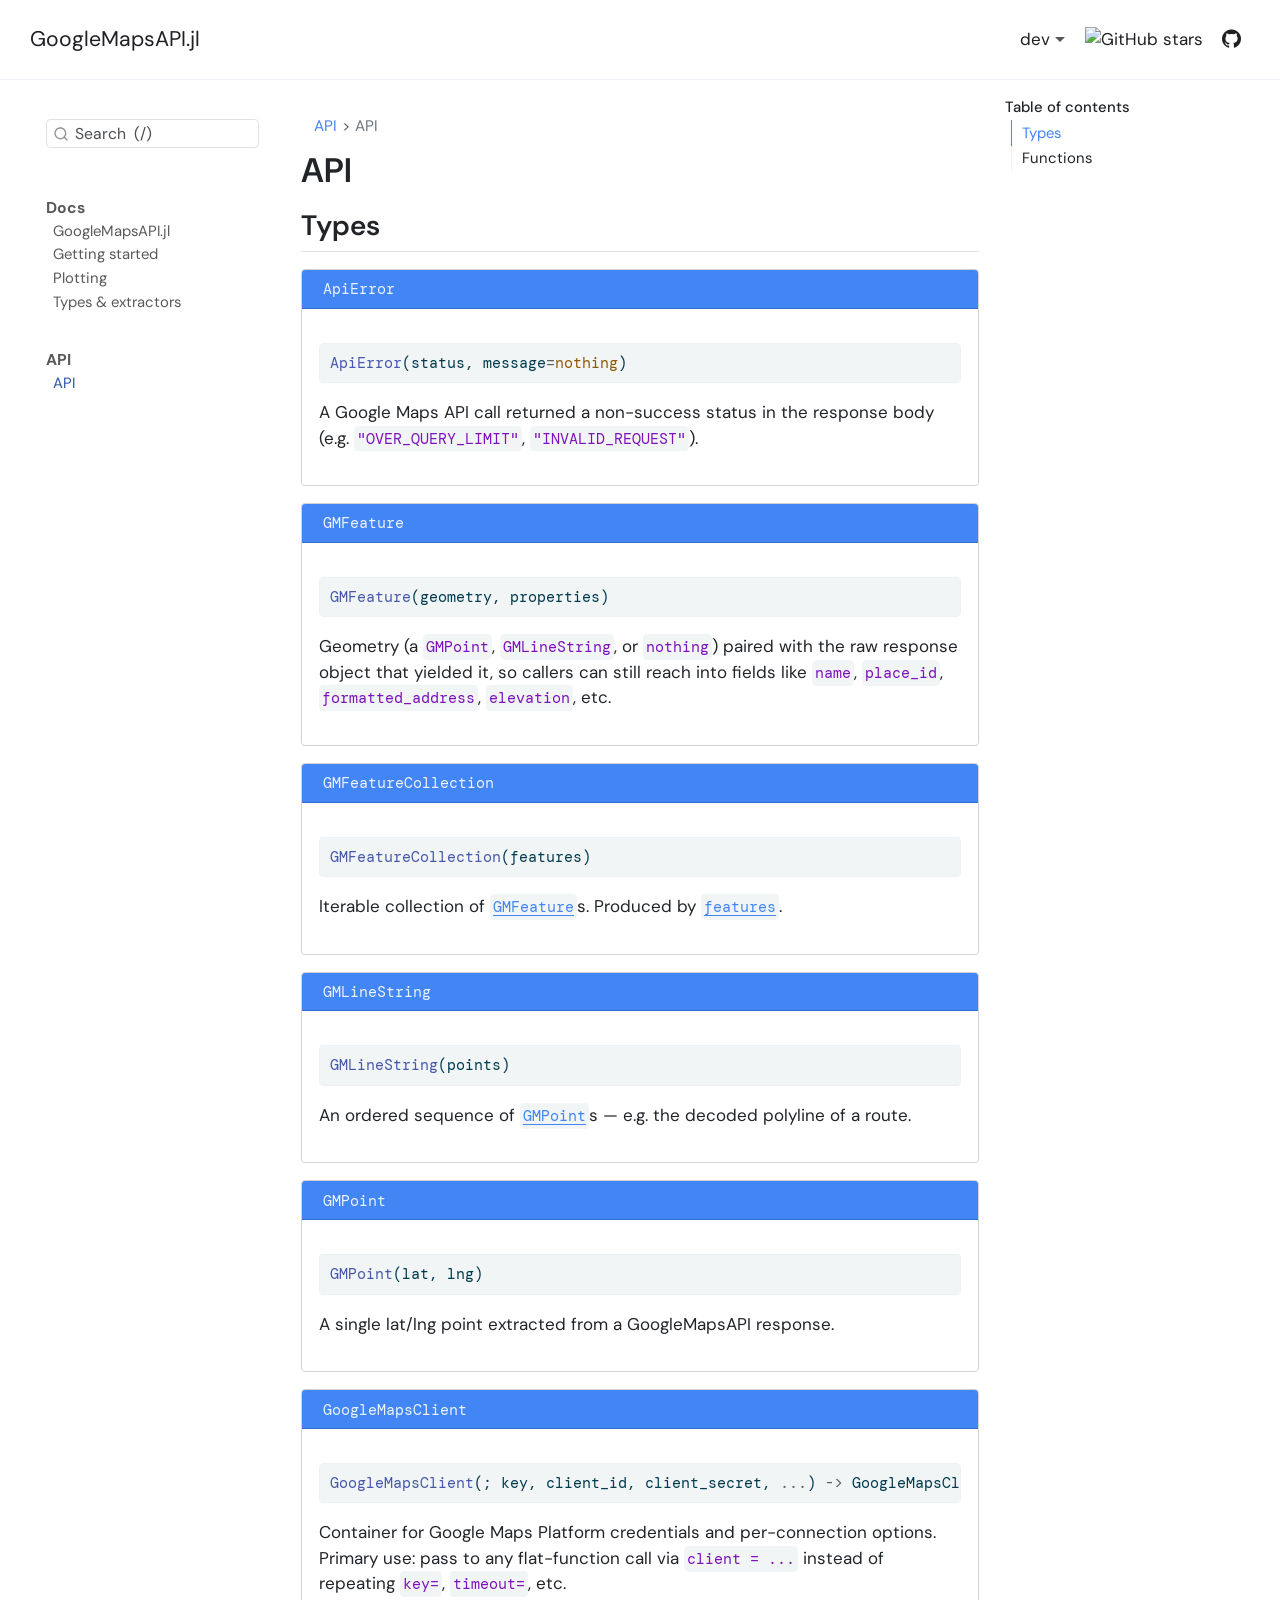
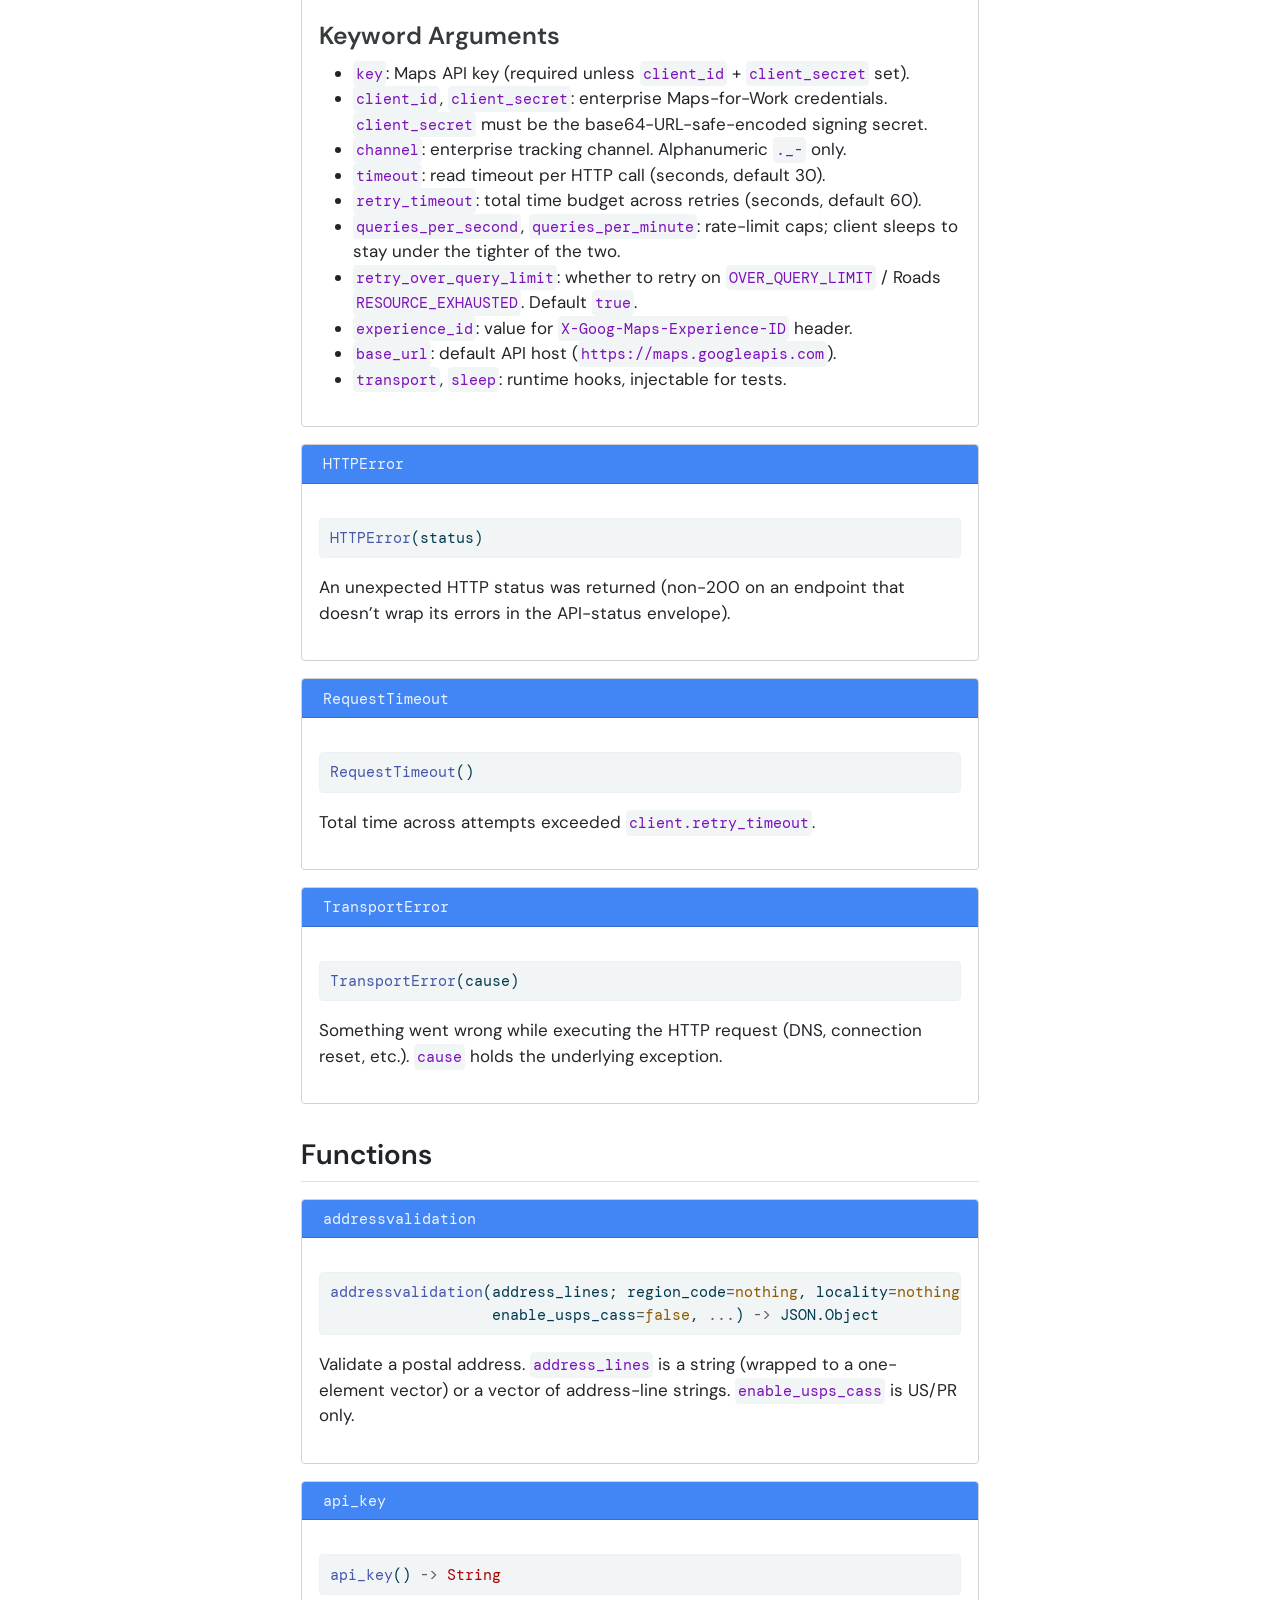
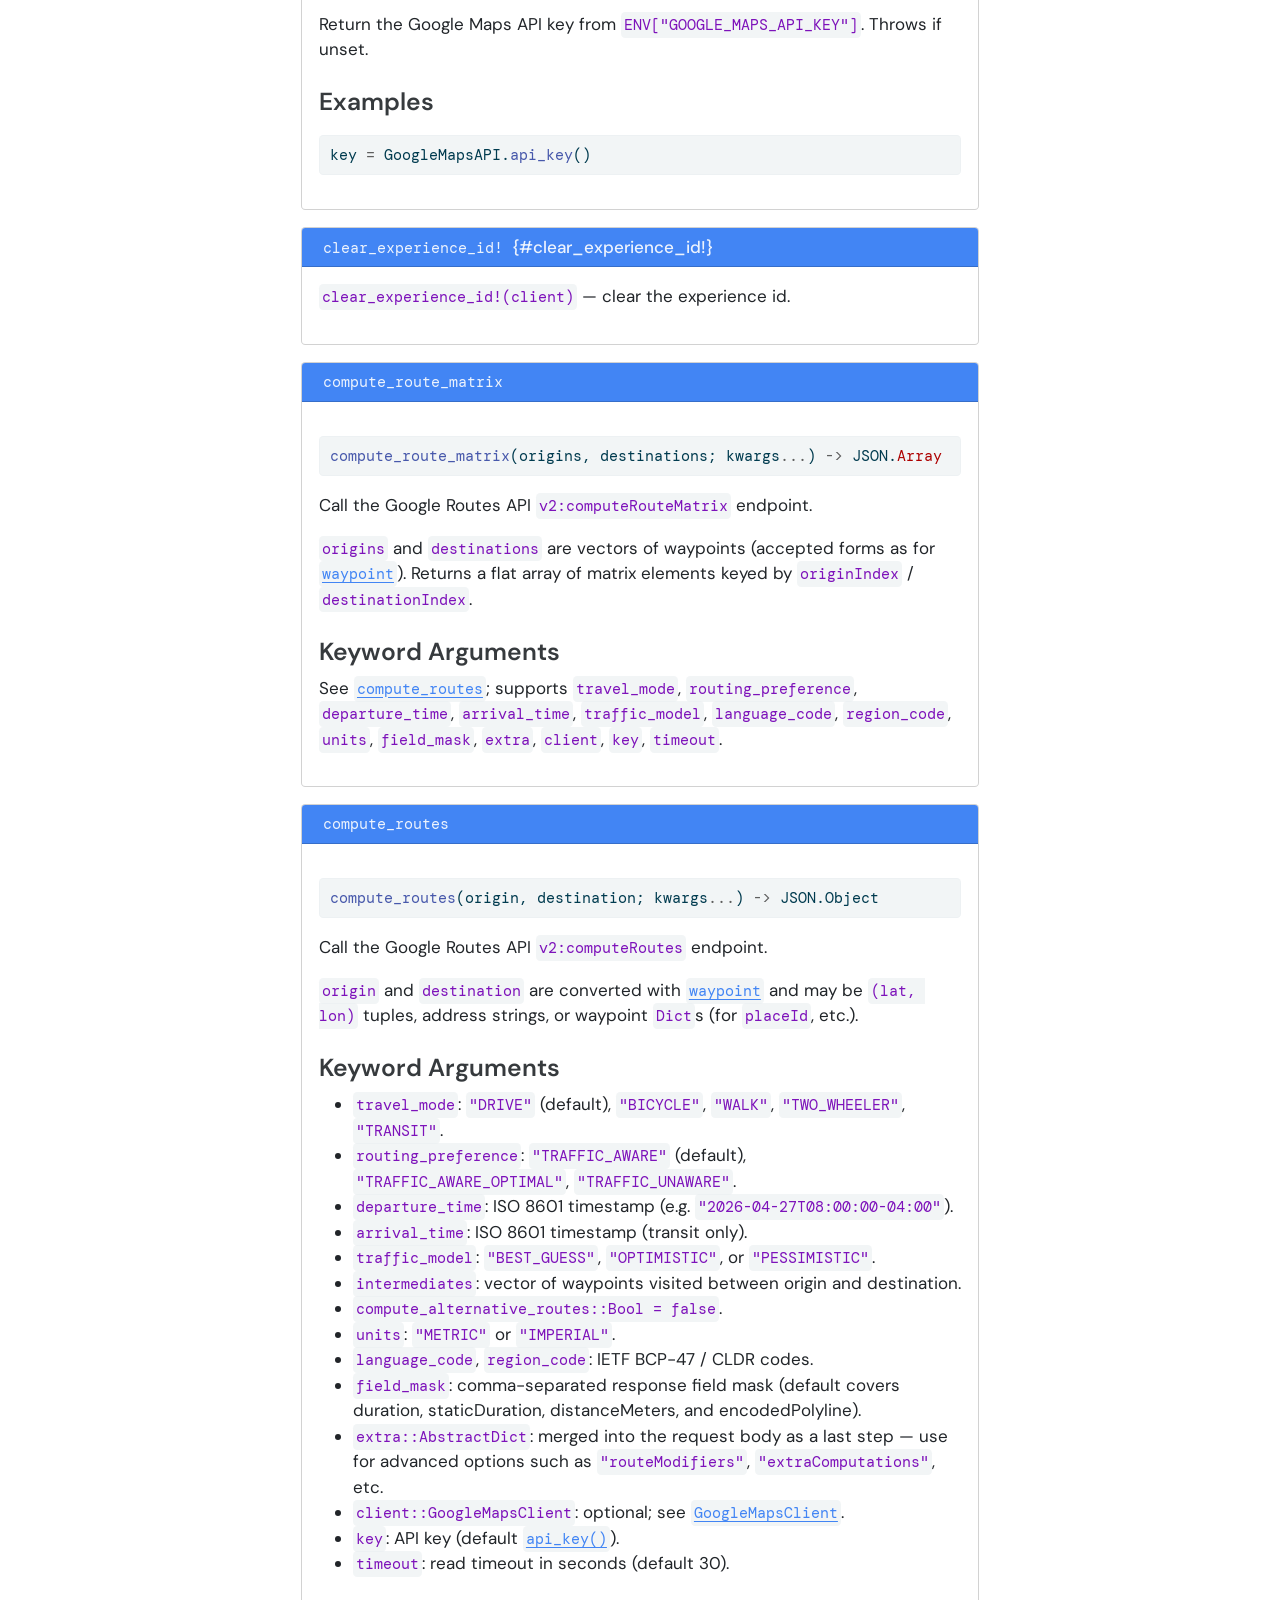
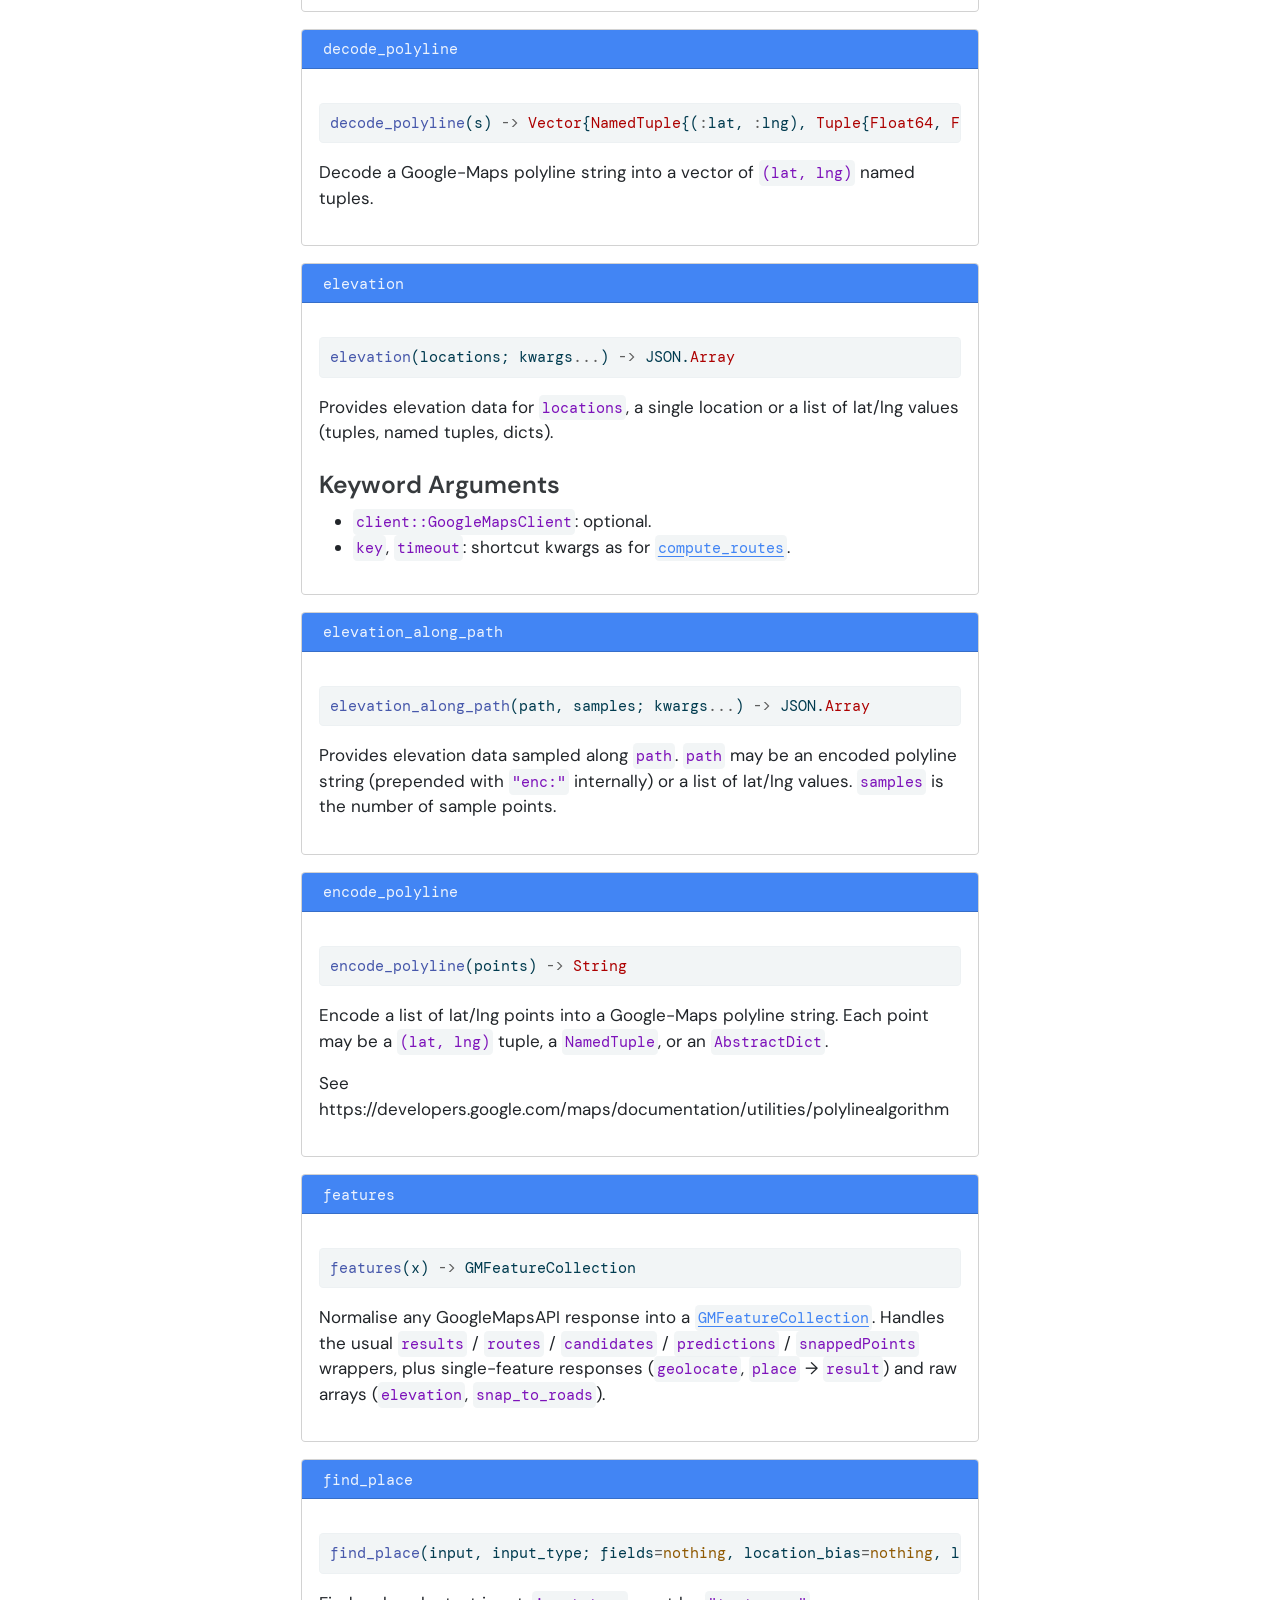
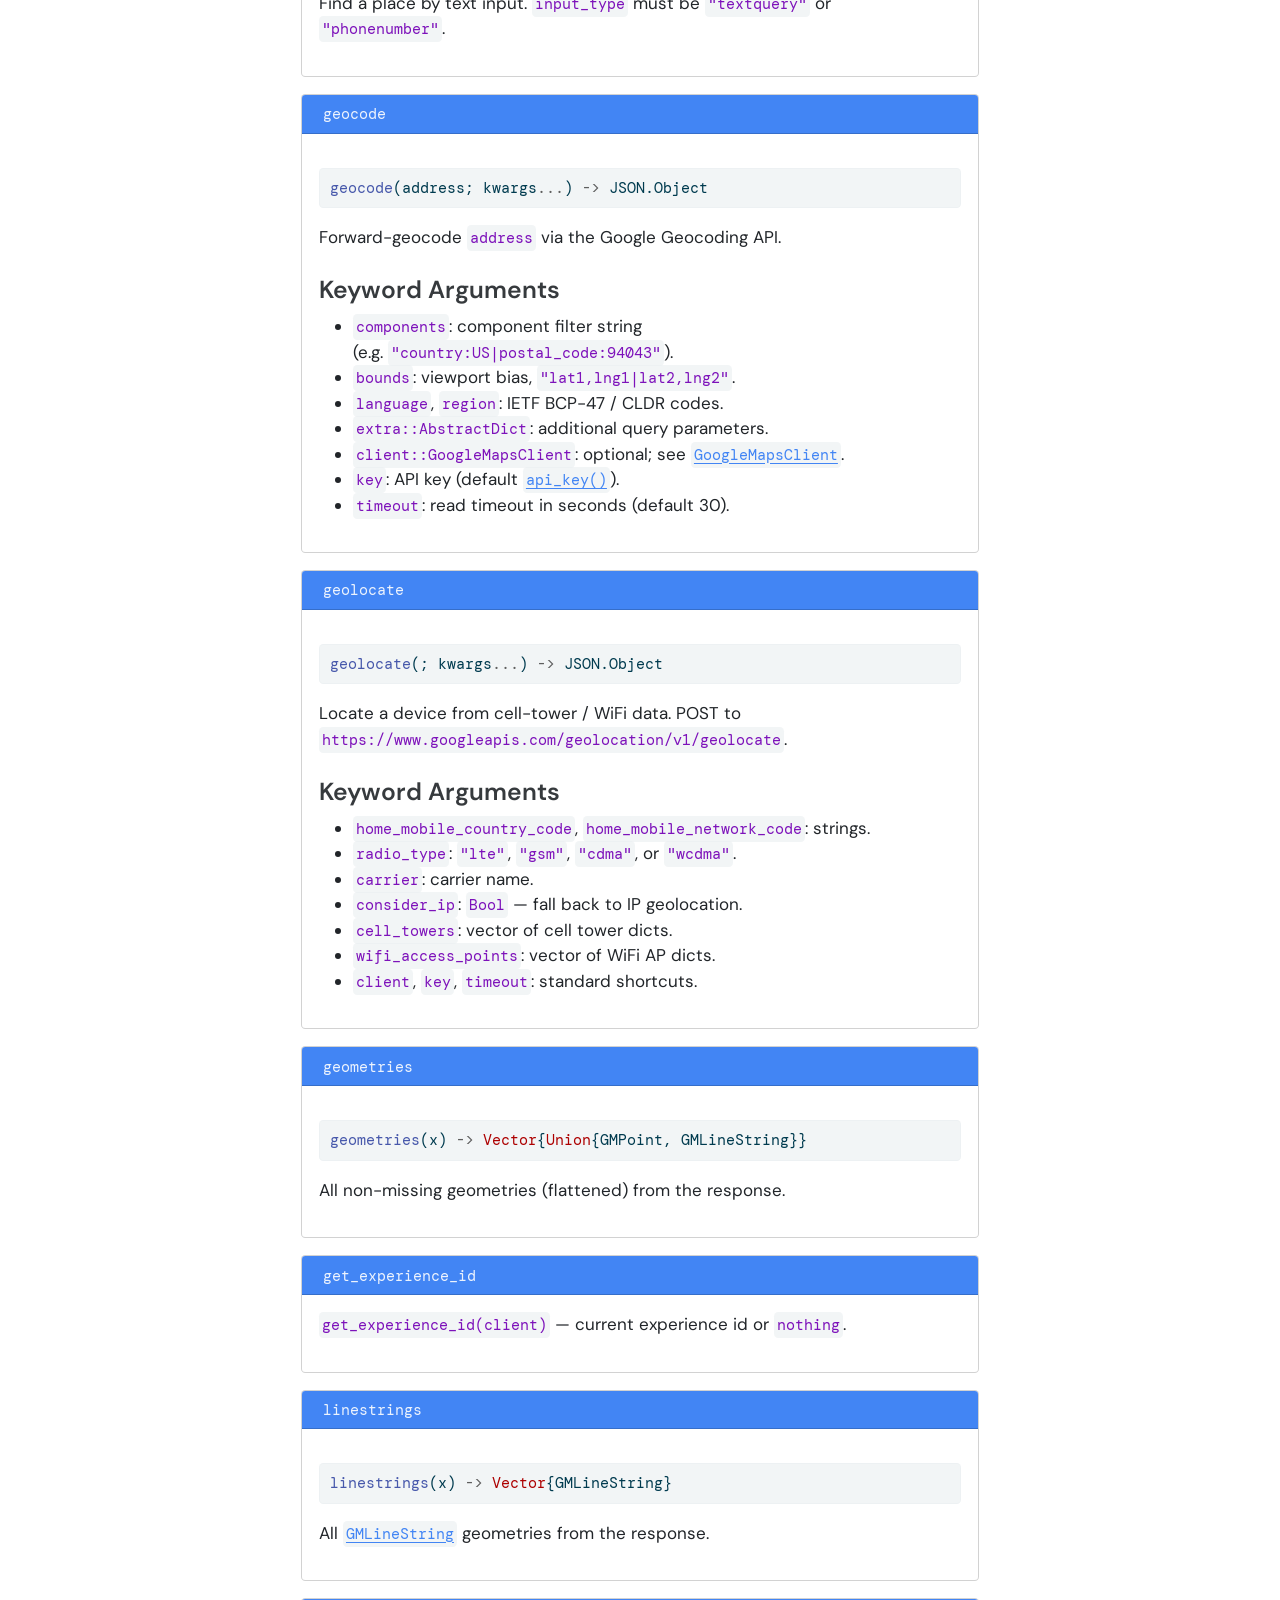
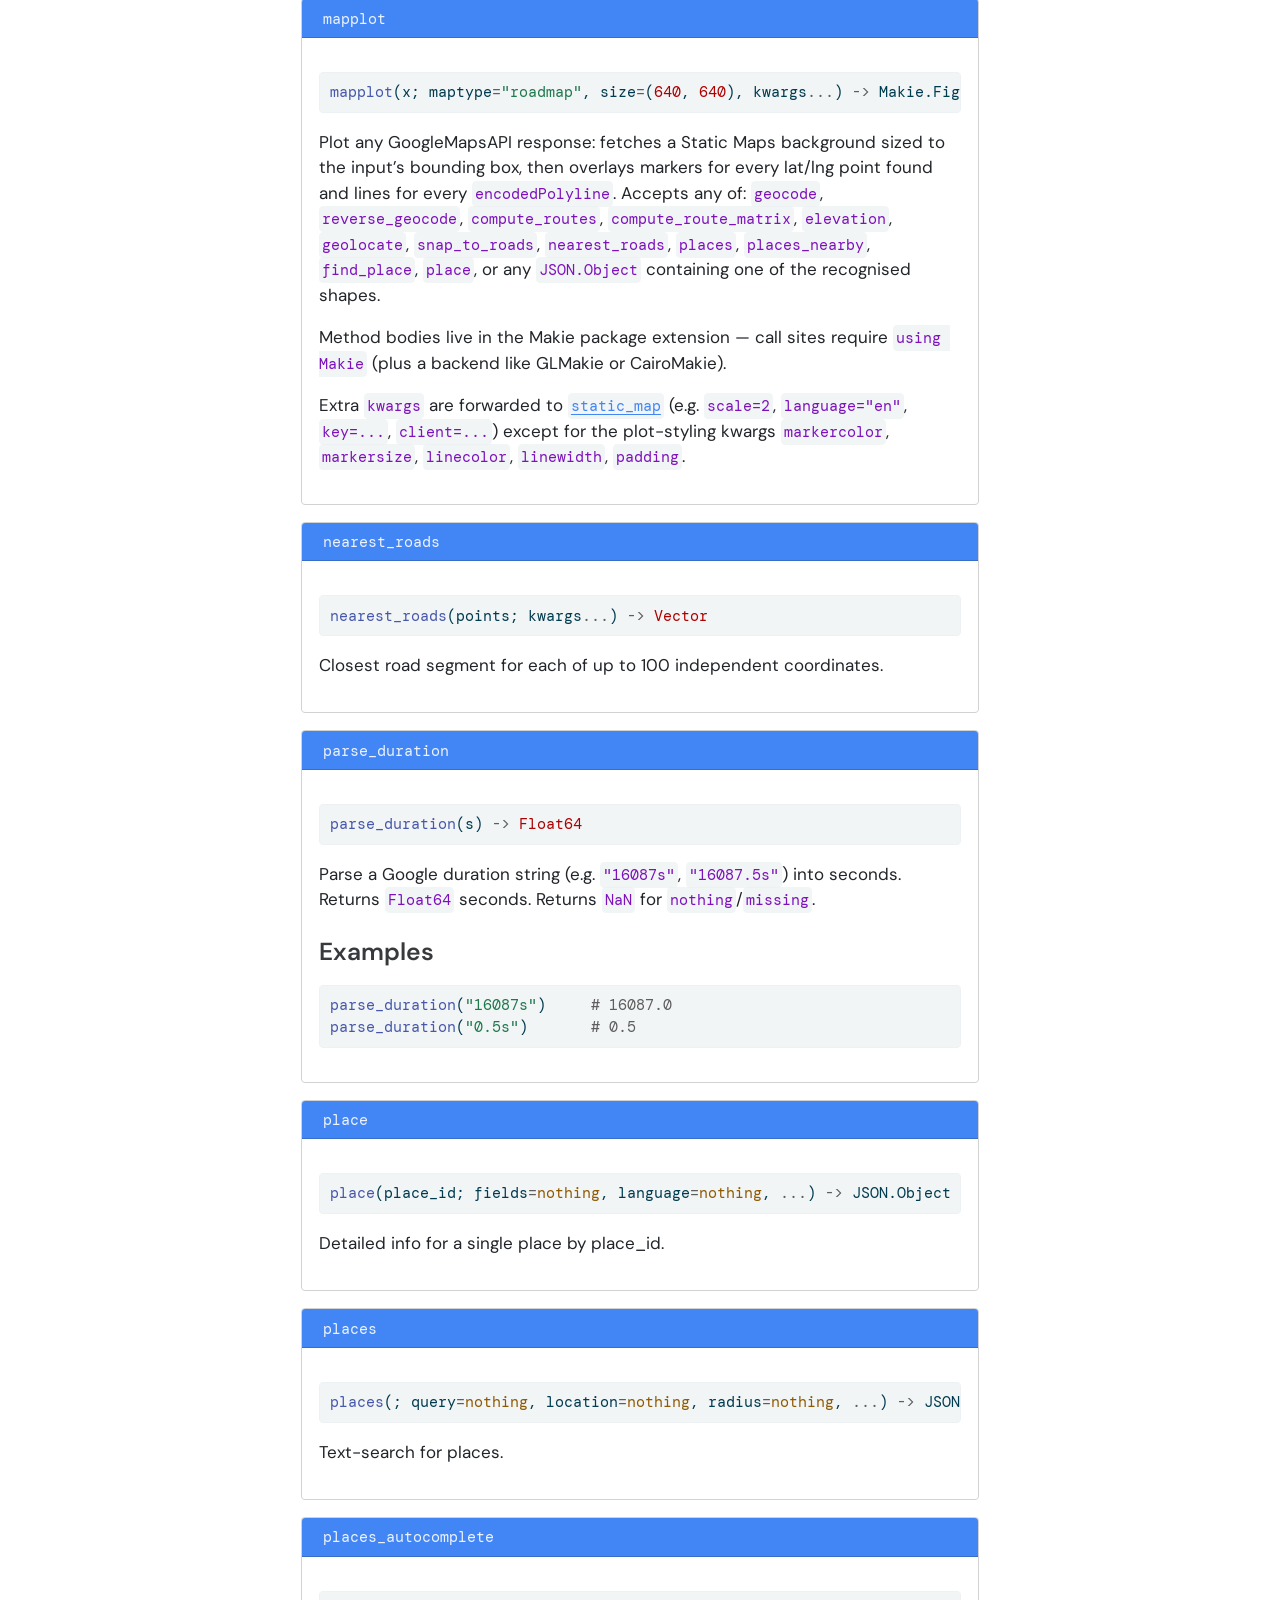
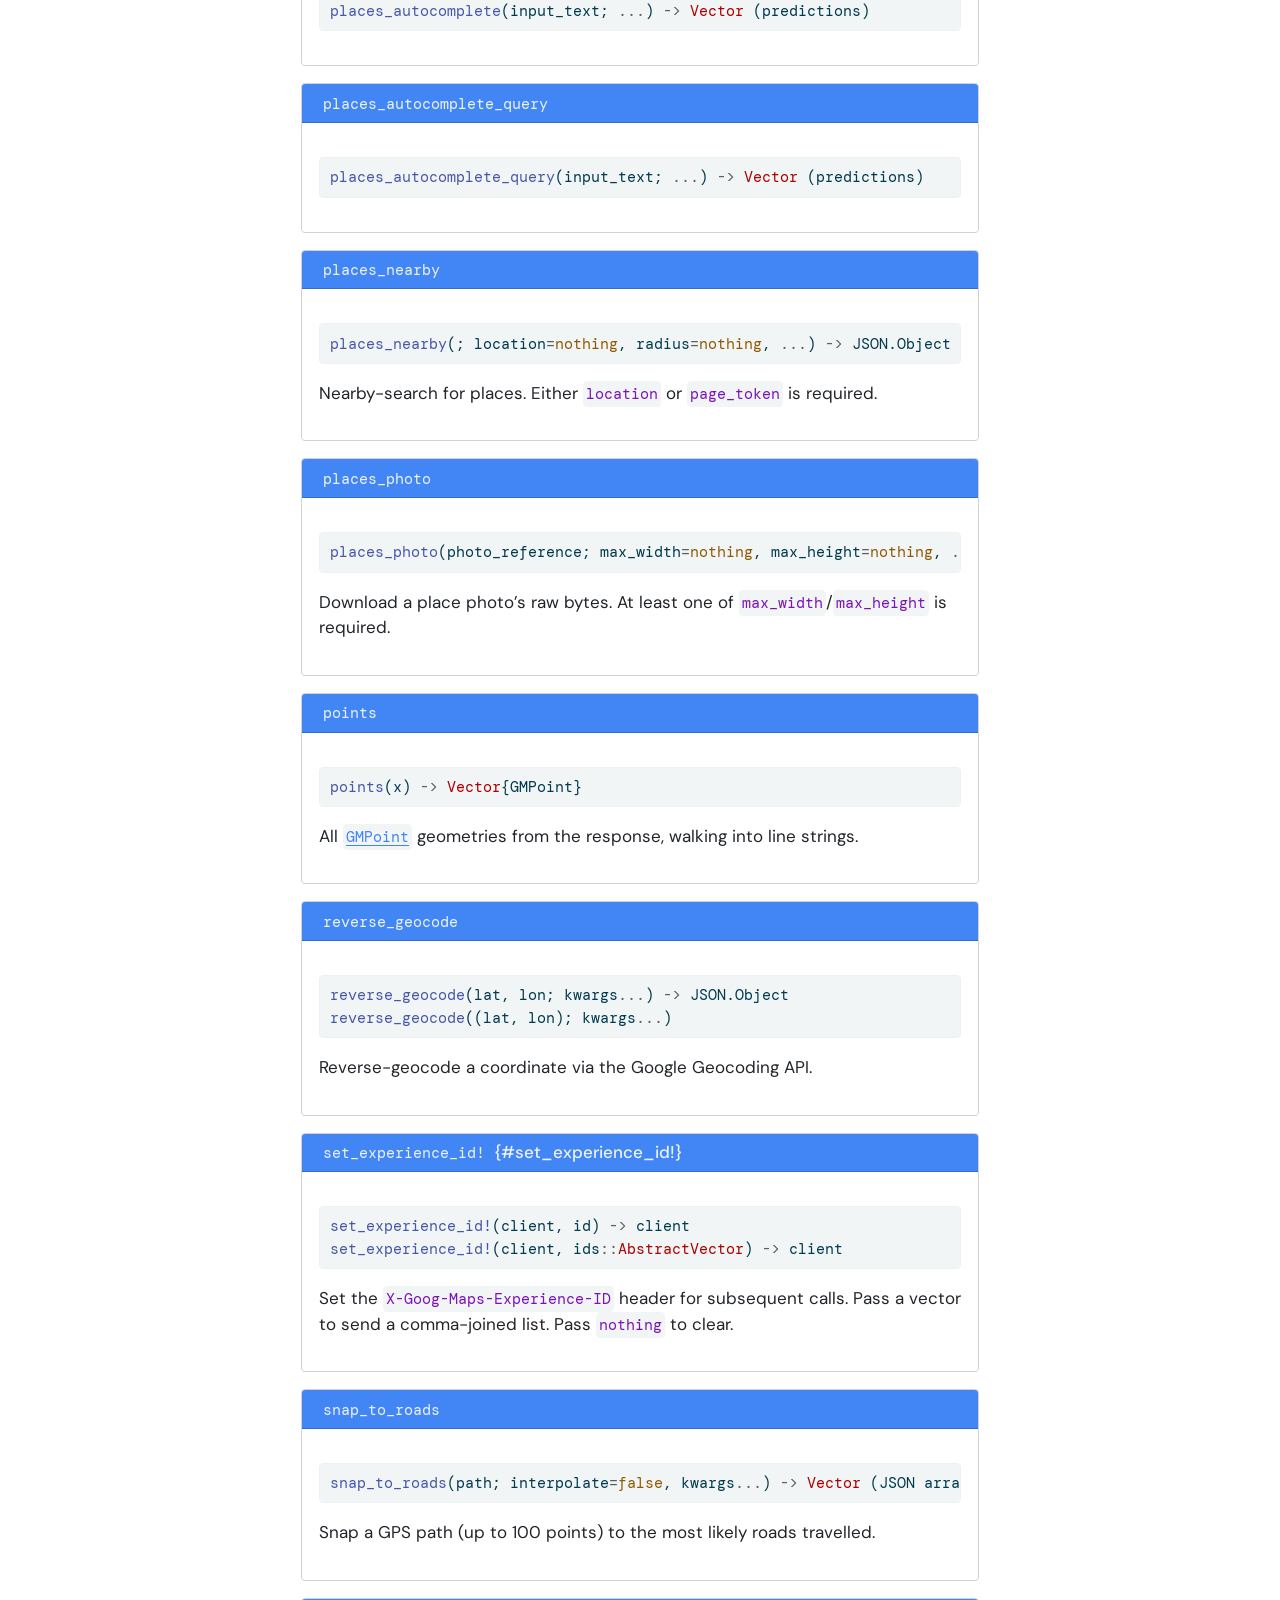
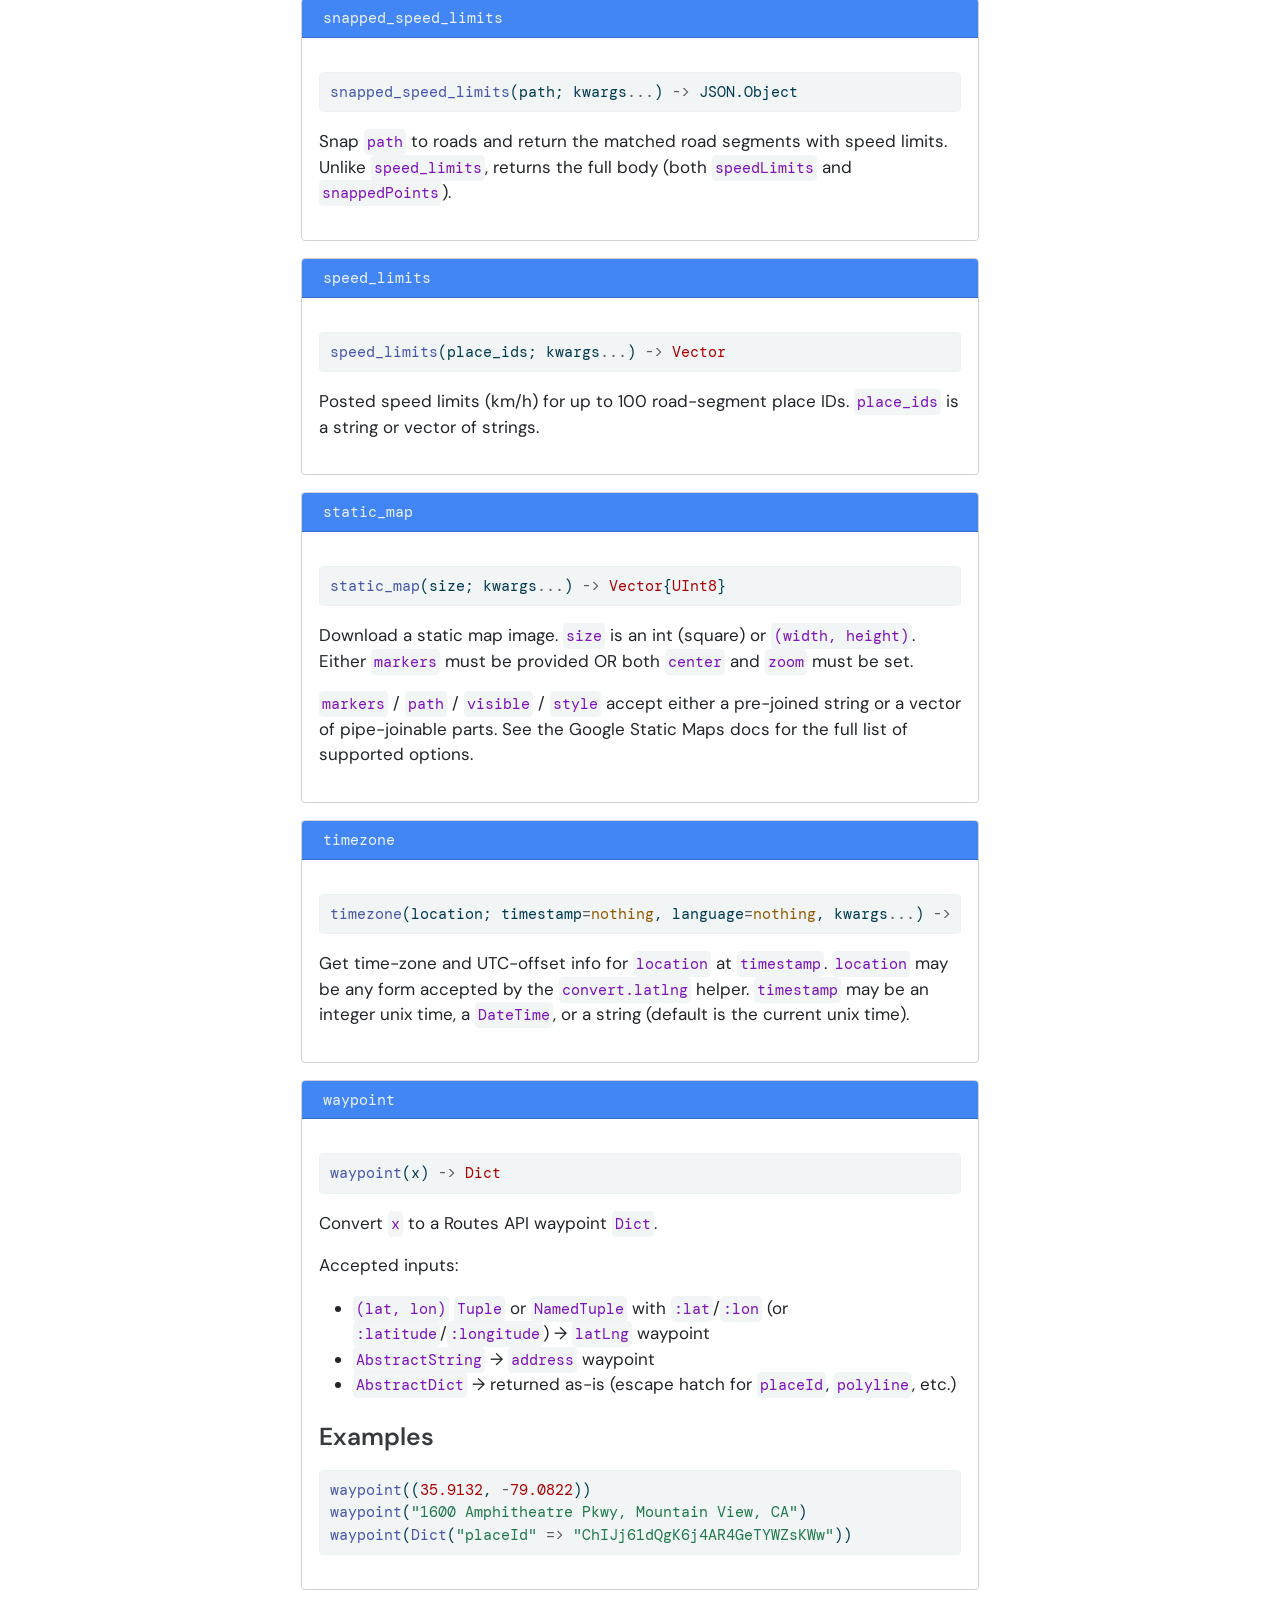
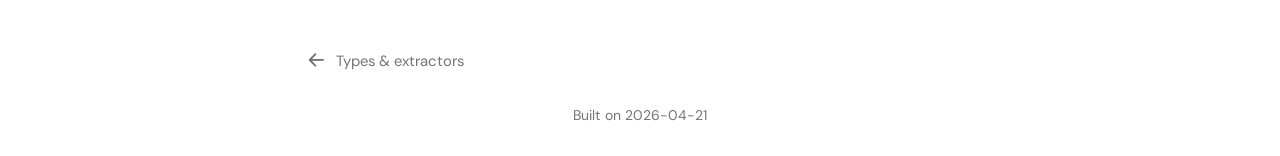
==== dev/pages/api.html @ 312e2434 "Deploy docs: dev" ====
<!DOCTYPE html>
<html xmlns="http://www.w3.org/1999/xhtml" lang="en" xml:lang="en"><head>

<meta charset="utf-8">
<meta name="generator" content="quarto-1.9.37">

<meta name="viewport" content="width=device-width, initial-scale=1.0, user-scalable=yes">


<title>API – GoogleMapsAPI.jl</title>
<style>
/* Default styles provided by pandoc.
** See https://pandoc.org/MANUAL.html#variables-for-html for config info.
*/
code{white-space: pre-wrap;}
span.smallcaps{font-variant: small-caps;}
div.columns{display: flex; gap: min(4vw, 1.5em);}
div.column{flex: auto; overflow-x: auto;}
div.hanging-indent{margin-left: 1.5em; text-indent: -1.5em;}
ul.task-list{list-style: none;}
ul.task-list li input[type="checkbox"] {
  width: 0.8em;
  margin: 0 0.8em 0.2em -1em; /* quarto-specific, see https://github.com/quarto-dev/quarto-cli/issues/4556 */ 
  vertical-align: middle;
}
/* CSS for syntax highlighting */
html { -webkit-text-size-adjust: 100%; }
pre > code.sourceCode { white-space: pre; position: relative; }
pre > code.sourceCode > span { display: inline-block; line-height: 1.25; }
pre > code.sourceCode > span:empty { height: 1.2em; }
.sourceCode { overflow: visible; }
code.sourceCode > span { color: inherit; text-decoration: inherit; }
div.sourceCode { margin: 1em 0; }
pre.sourceCode { margin: 0; }
@media screen {
div.sourceCode { overflow: auto; }
}
@media print {
pre > code.sourceCode { white-space: pre-wrap; }
pre > code.sourceCode > span { text-indent: -5em; padding-left: 5em; }
}
pre.numberSource code
  { counter-reset: source-line 0; }
pre.numberSource code > span
  { position: relative; left: -4em; counter-increment: source-line; }
pre.numberSource code > span > a:first-child::before
  { content: counter(source-line);
    position: relative; left: -1em; text-align: right; vertical-align: baseline;
    border: none; display: inline-block;
    -webkit-touch-callout: none; -webkit-user-select: none;
    -khtml-user-select: none; -moz-user-select: none;
    -ms-user-select: none; user-select: none;
    padding: 0 4px; width: 4em;
  }
pre.numberSource { margin-left: 3em;  padding-left: 4px; }
div.sourceCode
  {   }
@media screen {
pre > code.sourceCode > span > a:first-child::before { text-decoration: underline; }
}
</style>


<script src="../site_libs/quarto-nav/quarto-nav.js"></script>
<script src="../site_libs/quarto-nav/headroom.min.js"></script>
<script src="../site_libs/clipboard/clipboard.min.js"></script>
<script src="../site_libs/quarto-search/autocomplete.umd.js"></script>
<script src="../site_libs/quarto-search/fuse.min.js"></script>
<script src="../site_libs/quarto-search/quarto-search.js"></script>
<meta name="quarto:offset" content="../">
<link href="../pages/types.html" rel="prev">
<script src="../site_libs/quarto-html/quarto.js" type="module"></script>
<script src="../site_libs/quarto-html/tabsets/tabsets.js" type="module"></script>
<script src="../site_libs/quarto-html/popper.min.js"></script>
<script src="../site_libs/quarto-html/tippy.umd.min.js"></script>
<script src="../site_libs/quarto-html/anchor.min.js"></script>
<link href="../site_libs/quarto-html/tippy.css" rel="stylesheet">
<link href="../site_libs/quarto-html/quarto-syntax-highlighting-3db6c18bb69885e7f25697a9383847b5.css" rel="stylesheet" id="quarto-text-highlighting-styles">
<script src="../site_libs/bootstrap/bootstrap.min.js"></script>
<link href="../site_libs/bootstrap/bootstrap-icons.css" rel="stylesheet">
<link href="../site_libs/bootstrap/bootstrap-81ce77b706570f28d16f9d87329af521.min.css" rel="stylesheet" append-hash="true" id="quarto-bootstrap" data-mode="light">
<script id="quarto-search-options" type="application/json">{
  "location": "sidebar",
  "copy-button": false,
  "collapse-after": 3,
  "panel-placement": "start",
  "type": "textbox",
  "limit": 50,
  "keyboard-shortcut": [
    "/"
  ],
  "language": {
    "search-no-results-text": "No results",
    "search-matching-documents-text": "matching documents",
    "search-copy-link-title": "Copy link to search",
    "search-hide-matches-text": "Hide additional matches",
    "search-more-match-text": "more match in this document",
    "search-more-matches-text": "more matches in this document",
    "search-clear-button-title": "Clear",
    "search-text-placeholder": "Search  (/)",
    "search-detached-cancel-button-title": "Cancel",
    "search-submit-button-title": "Submit",
    "search-label": "Search"
  }
}</script>


<link rel="stylesheet" href="../assets/styles.css">
</head>

<body class="nav-sidebar floating nav-fixed quarto-light">

<div id="quarto-search-results"></div>
  <header id="quarto-header" class="headroom fixed-top">
    <nav class="navbar navbar-expand-lg " data-bs-theme="dark">
      <div class="navbar-container container-fluid">
      <div class="navbar-brand-container mx-auto">
    <a class="navbar-brand" href="../index.html">
    <span class="navbar-title">GoogleMapsAPI.jl</span>
    </a>
  </div>
          <button class="navbar-toggler" type="button" data-bs-toggle="collapse" data-bs-target="#navbarCollapse" aria-controls="navbarCollapse" role="menu" aria-expanded="false" aria-label="Toggle navigation" onclick="if (window.quartoToggleHeadroom) { window.quartoToggleHeadroom(); }">
  <span class="navbar-toggler-icon"></span>
</button>
          <div class="collapse navbar-collapse" id="navbarCollapse">
            <ul class="navbar-nav navbar-nav-scroll ms-auto">
  <li class="nav-item">
    <a class="nav-link" href="https://github.com/joshday/GoogleMapsAPI.jl/stargazers"> <i class="bi bi-star" role="img">
</i> 
<span class="menu-text">Star</span></a>
  </li>  
  <li class="nav-item compact">
    <a class="nav-link" href="https://github.com/joshday/GoogleMapsAPI.jl"> <i class="bi bi-github" role="img">
</i> 
<span class="menu-text"></span></a>
  </li>  
</ul>
          </div> <!-- /navcollapse -->
            <div class="quarto-navbar-tools">
</div>
      </div> <!-- /container-fluid -->
    </nav>
  <nav class="quarto-secondary-nav">
    <div class="container-fluid d-flex">
      <button type="button" class="quarto-btn-toggle btn" data-bs-toggle="collapse" role="button" data-bs-target=".quarto-sidebar-collapse-item" aria-controls="quarto-sidebar" aria-expanded="false" aria-label="Toggle sidebar navigation" onclick="if (window.quartoToggleHeadroom) { window.quartoToggleHeadroom(); }">
        <i class="bi bi-layout-text-sidebar-reverse"></i>
      </button>
        <nav class="quarto-page-breadcrumbs" aria-label="breadcrumb"><ol class="breadcrumb"><li class="breadcrumb-item"><a href="../pages/api.html">API</a></li><li class="breadcrumb-item"><a href="../pages/api.html"><span class="chapter-title">API</span></a></li></ol></nav>
        <a class="flex-grow-1" role="navigation" data-bs-toggle="collapse" data-bs-target=".quarto-sidebar-collapse-item" aria-controls="quarto-sidebar" aria-expanded="false" aria-label="Toggle sidebar navigation" onclick="if (window.quartoToggleHeadroom) { window.quartoToggleHeadroom(); }">      
        </a>
      <button type="button" class="btn quarto-search-button" aria-label="Search" onclick="window.quartoOpenSearch();">
        <i class="bi bi-search"></i>
      </button>
    </div>
  </nav>
</header>
<!-- content -->
<div id="quarto-content" class="quarto-container page-columns page-rows-contents page-layout-article page-navbar">
<!-- sidebar -->
  <nav id="quarto-sidebar" class="sidebar collapse collapse-horizontal quarto-sidebar-collapse-item sidebar-navigation floating overflow-auto">
        <div class="mt-2 flex-shrink-0 align-items-center">
        <div class="sidebar-search">
        <div id="quarto-search" class="" title="Search"></div>
        </div>
        </div>
    <div class="sidebar-menu-container"> 
    <ul class="list-unstyled mt-1">
        <li class="sidebar-item sidebar-item-section">
      <div class="sidebar-item-container"> 
            <a class="sidebar-item-text sidebar-link text-start" data-bs-toggle="collapse" data-bs-target="#quarto-sidebar-section-1" role="navigation" aria-expanded="true">
 <span class="menu-text">Docs</span></a>
          <a class="sidebar-item-toggle text-start" data-bs-toggle="collapse" data-bs-target="#quarto-sidebar-section-1" role="navigation" aria-expanded="true" aria-label="Toggle section">
            <i class="bi bi-chevron-right ms-2"></i>
          </a> 
      </div>
      <ul id="quarto-sidebar-section-1" class="collapse list-unstyled sidebar-section depth1 show">  
          <li class="sidebar-item">
  <div class="sidebar-item-container"> 
  <a href="../index.html" class="sidebar-item-text sidebar-link"><span class="chapter-title">GoogleMapsAPI.jl</span></a>
  </div>
</li>
          <li class="sidebar-item">
  <div class="sidebar-item-container"> 
  <a href="../pages/getting-started.html" class="sidebar-item-text sidebar-link"><span class="chapter-title">Getting started</span></a>
  </div>
</li>
          <li class="sidebar-item">
  <div class="sidebar-item-container"> 
  <a href="../pages/plotting.html" class="sidebar-item-text sidebar-link"><span class="chapter-title">Plotting</span></a>
  </div>
</li>
          <li class="sidebar-item">
  <div class="sidebar-item-container"> 
  <a href="../pages/types.html" class="sidebar-item-text sidebar-link"><span class="chapter-title">Types &amp; extractors</span></a>
  </div>
</li>
      </ul>
  </li>
        <li class="sidebar-item sidebar-item-section">
      <div class="sidebar-item-container"> 
            <a class="sidebar-item-text sidebar-link text-start" data-bs-toggle="collapse" data-bs-target="#quarto-sidebar-section-2" role="navigation" aria-expanded="true">
 <span class="menu-text">API</span></a>
          <a class="sidebar-item-toggle text-start" data-bs-toggle="collapse" data-bs-target="#quarto-sidebar-section-2" role="navigation" aria-expanded="true" aria-label="Toggle section">
            <i class="bi bi-chevron-right ms-2"></i>
          </a> 
      </div>
      <ul id="quarto-sidebar-section-2" class="collapse list-unstyled sidebar-section depth1 show">  
          <li class="sidebar-item">
  <div class="sidebar-item-container"> 
  <a href="../pages/api.html" class="sidebar-item-text sidebar-link active"><span class="chapter-title">API</span></a>
  </div>
</li>
      </ul>
  </li>
    </ul>
    </div>
</nav>
<div id="quarto-sidebar-glass" class="quarto-sidebar-collapse-item" data-bs-toggle="collapse" data-bs-target=".quarto-sidebar-collapse-item"></div>
<!-- margin-sidebar -->
    <div id="quarto-margin-sidebar" class="sidebar margin-sidebar">
        <nav id="TOC" role="doc-toc" class="toc-active">
    <h2 id="toc-title">Table of contents</h2>
   
  <ul>
  <li><a href="#types" id="toc-types" class="nav-link active" data-scroll-target="#types">Types</a></li>
  <li><a href="#functions" id="toc-functions" class="nav-link" data-scroll-target="#functions">Functions</a></li>
  </ul>
</nav>
    </div>
<!-- main -->
<main class="content" id="quarto-document-content">

<header id="title-block-header" class="quarto-title-block default"><nav class="quarto-page-breadcrumbs quarto-title-breadcrumbs d-none d-lg-block" aria-label="breadcrumb"><ol class="breadcrumb"><li class="breadcrumb-item"><a href="../pages/api.html">API</a></li><li class="breadcrumb-item"><a href="../pages/api.html"><span class="chapter-title">API</span></a></li></ol></nav>
<div class="quarto-title">
<h1 class="title"><span class="chapter-title">API</span></h1>
</div>



<div class="quarto-title-meta">

    
  
    
  </div>
  


</header>


<section id="types" class="level2">
<h2 class="anchored" data-anchor-id="types">Types</h2>
<div class="card mb-3">
<section id="apierror" class="level4 card-header api-item-header">
<h4 class="anchored" data-anchor-id="apierror"><code>ApiError</code></h4>
</section>
<div class="card-body">
<div class="code-copy-outer-scaffold"><div class="sourceCode" id="cb1"><pre class="sourceCode julia code-with-copy"><code class="sourceCode julia"><span id="cb1-1"><a href="#cb1-1" aria-hidden="true" tabindex="-1"></a><span class="fu">ApiError</span>(status, message<span class="op">=</span><span class="cn">nothing</span>)</span></code></pre></div><button title="Copy to Clipboard" class="code-copy-button"><i class="bi"></i></button></div>
<p>A Google Maps API call returned a non-success status in the response body (e.g.&nbsp;<code>"OVER_QUERY_LIMIT"</code>, <code>"INVALID_REQUEST"</code>).</p>
</div>
</div>
<div class="card mb-3">
<section id="gmfeature" class="level4 card-header api-item-header">
<h4 class="anchored" data-anchor-id="gmfeature"><code>GMFeature</code></h4>
</section>
<div class="card-body">
<div class="code-copy-outer-scaffold"><div class="sourceCode" id="cb2"><pre class="sourceCode julia code-with-copy"><code class="sourceCode julia"><span id="cb2-1"><a href="#cb2-1" aria-hidden="true" tabindex="-1"></a><span class="fu">GMFeature</span>(geometry, properties)</span></code></pre></div><button title="Copy to Clipboard" class="code-copy-button"><i class="bi"></i></button></div>
<p>Geometry (a <code>GMPoint</code>, <code>GMLineString</code>, or <code>nothing</code>) paired with the raw response object that yielded it, so callers can still reach into fields like <code>name</code>, <code>place_id</code>, <code>formatted_address</code>, <code>elevation</code>, etc.</p>
</div>
</div>
<div class="card mb-3">
<section id="gmfeaturecollection" class="level4 card-header api-item-header">
<h4 class="anchored" data-anchor-id="gmfeaturecollection"><code>GMFeatureCollection</code></h4>
</section>
<div class="card-body">
<div class="code-copy-outer-scaffold"><div class="sourceCode" id="cb3"><pre class="sourceCode julia code-with-copy"><code class="sourceCode julia"><span id="cb3-1"><a href="#cb3-1" aria-hidden="true" tabindex="-1"></a><span class="fu">GMFeatureCollection</span>(features)</span></code></pre></div><button title="Copy to Clipboard" class="code-copy-button"><i class="bi"></i></button></div>
<p>Iterable collection of <a href="@ref"><code>GMFeature</code></a>s. Produced by <a href="@ref"><code>features</code></a>.</p>
</div>
</div>
<div class="card mb-3">
<section id="gmlinestring" class="level4 card-header api-item-header">
<h4 class="anchored" data-anchor-id="gmlinestring"><code>GMLineString</code></h4>
</section>
<div class="card-body">
<div class="code-copy-outer-scaffold"><div class="sourceCode" id="cb4"><pre class="sourceCode julia code-with-copy"><code class="sourceCode julia"><span id="cb4-1"><a href="#cb4-1" aria-hidden="true" tabindex="-1"></a><span class="fu">GMLineString</span>(points)</span></code></pre></div><button title="Copy to Clipboard" class="code-copy-button"><i class="bi"></i></button></div>
<p>An ordered sequence of <a href="@ref"><code>GMPoint</code></a>s — e.g.&nbsp;the decoded polyline of a route.</p>
</div>
</div>
<div class="card mb-3">
<section id="gmpoint" class="level4 card-header api-item-header">
<h4 class="anchored" data-anchor-id="gmpoint"><code>GMPoint</code></h4>
</section>
<div class="card-body">
<div class="code-copy-outer-scaffold"><div class="sourceCode" id="cb5"><pre class="sourceCode julia code-with-copy"><code class="sourceCode julia"><span id="cb5-1"><a href="#cb5-1" aria-hidden="true" tabindex="-1"></a><span class="fu">GMPoint</span>(lat, lng)</span></code></pre></div><button title="Copy to Clipboard" class="code-copy-button"><i class="bi"></i></button></div>
<p>A single lat/lng point extracted from a GoogleMapsAPI response.</p>
</div>
</div>
<div class="card mb-3">
<section id="googlemapsclient" class="level4 card-header api-item-header">
<h4 class="anchored" data-anchor-id="googlemapsclient"><code>GoogleMapsClient</code></h4>
</section>
<div class="card-body">
<div class="code-copy-outer-scaffold"><div class="sourceCode" id="cb6"><pre class="sourceCode julia code-with-copy"><code class="sourceCode julia"><span id="cb6-1"><a href="#cb6-1" aria-hidden="true" tabindex="-1"></a><span class="fu">GoogleMapsClient</span>(; key, client_id, client_secret, <span class="op">...</span>) <span class="op">-&gt;</span> GoogleMapsClient</span></code></pre></div><button title="Copy to Clipboard" class="code-copy-button"><i class="bi"></i></button></div>
<p>Container for Google Maps Platform credentials and per-connection options. Primary use: pass to any flat-function call via <code>client = ...</code> instead of repeating <code>key=</code>, <code>timeout=</code>, etc.</p>
<section id="keyword-arguments" class="level3">
<h3 class="anchored" data-anchor-id="keyword-arguments">Keyword Arguments</h3>
<ul>
<li><code>key</code>: Maps API key (required unless <code>client_id</code> + <code>client_secret</code> set).</li>
<li><code>client_id</code>, <code>client_secret</code>: enterprise Maps-for-Work credentials. <code>client_secret</code> must be the base64-URL-safe-encoded signing secret.</li>
<li><code>channel</code>: enterprise tracking channel. Alphanumeric <code>._-</code> only.</li>
<li><code>timeout</code>: read timeout per HTTP call (seconds, default 30).</li>
<li><code>retry_timeout</code>: total time budget across retries (seconds, default 60).</li>
<li><code>queries_per_second</code>, <code>queries_per_minute</code>: rate-limit caps; client sleeps to stay under the tighter of the two.</li>
<li><code>retry_over_query_limit</code>: whether to retry on <code>OVER_QUERY_LIMIT</code> / Roads <code>RESOURCE_EXHAUSTED</code>. Default <code>true</code>.</li>
<li><code>experience_id</code>: value for <code>X-Goog-Maps-Experience-ID</code> header.</li>
<li><code>base_url</code>: default API host (<code>https://maps.googleapis.com</code>).</li>
<li><code>transport</code>, <code>sleep</code>: runtime hooks, injectable for tests.</li>
</ul>
</section>
</div>
</div>
<div class="card mb-3">
<section id="httperror" class="level4 card-header api-item-header">
<h4 class="anchored" data-anchor-id="httperror"><code>HTTPError</code></h4>
</section>
<div class="card-body">
<div class="code-copy-outer-scaffold"><div class="sourceCode" id="cb7"><pre class="sourceCode julia code-with-copy"><code class="sourceCode julia"><span id="cb7-1"><a href="#cb7-1" aria-hidden="true" tabindex="-1"></a><span class="fu">HTTPError</span>(status)</span></code></pre></div><button title="Copy to Clipboard" class="code-copy-button"><i class="bi"></i></button></div>
<p>An unexpected HTTP status was returned (non-200 on an endpoint that doesn’t wrap its errors in the API-status envelope).</p>
</div>
</div>
<div class="card mb-3">
<section id="requesttimeout" class="level4 card-header api-item-header">
<h4 class="anchored" data-anchor-id="requesttimeout"><code>RequestTimeout</code></h4>
</section>
<div class="card-body">
<div class="code-copy-outer-scaffold"><div class="sourceCode" id="cb8"><pre class="sourceCode julia code-with-copy"><code class="sourceCode julia"><span id="cb8-1"><a href="#cb8-1" aria-hidden="true" tabindex="-1"></a><span class="fu">RequestTimeout</span>()</span></code></pre></div><button title="Copy to Clipboard" class="code-copy-button"><i class="bi"></i></button></div>
<p>Total time across attempts exceeded <code>client.retry_timeout</code>.</p>
</div>
</div>
<div class="card mb-3">
<section id="transporterror" class="level4 card-header api-item-header">
<h4 class="anchored" data-anchor-id="transporterror"><code>TransportError</code></h4>
</section>
<div class="card-body">
<div class="code-copy-outer-scaffold"><div class="sourceCode" id="cb9"><pre class="sourceCode julia code-with-copy"><code class="sourceCode julia"><span id="cb9-1"><a href="#cb9-1" aria-hidden="true" tabindex="-1"></a><span class="fu">TransportError</span>(cause)</span></code></pre></div><button title="Copy to Clipboard" class="code-copy-button"><i class="bi"></i></button></div>
<p>Something went wrong while executing the HTTP request (DNS, connection reset, etc.). <code>cause</code> holds the underlying exception.</p>
</div>
</div>
</section>
<section id="functions" class="level2">
<h2 class="anchored" data-anchor-id="functions">Functions</h2>
<div class="card mb-3">
<section id="addressvalidation" class="level4 card-header api-item-header">
<h4 class="anchored" data-anchor-id="addressvalidation"><code>addressvalidation</code></h4>
</section>
<div class="card-body">
<div class="code-copy-outer-scaffold"><div class="sourceCode" id="cb10"><pre class="sourceCode julia code-with-copy"><code class="sourceCode julia"><span id="cb10-1"><a href="#cb10-1" aria-hidden="true" tabindex="-1"></a><span class="fu">addressvalidation</span>(address_lines; region_code<span class="op">=</span><span class="cn">nothing</span>, locality<span class="op">=</span><span class="cn">nothing</span>,</span>
<span id="cb10-2"><a href="#cb10-2" aria-hidden="true" tabindex="-1"></a>                  enable_usps_cass<span class="op">=</span><span class="cn">false</span>, <span class="op">...</span>) <span class="op">-&gt;</span> JSON.Object</span></code></pre></div><button title="Copy to Clipboard" class="code-copy-button"><i class="bi"></i></button></div>
<p>Validate a postal address. <code>address_lines</code> is a string (wrapped to a one-element vector) or a vector of address-line strings. <code>enable_usps_cass</code> is US/PR only.</p>
</div>
</div>
<div class="card mb-3">
<section id="api_key" class="level4 card-header api-item-header">
<h4 class="anchored" data-anchor-id="api_key"><code>api_key</code></h4>
</section>
<div class="card-body">
<div class="code-copy-outer-scaffold"><div class="sourceCode" id="cb11"><pre class="sourceCode julia code-with-copy"><code class="sourceCode julia"><span id="cb11-1"><a href="#cb11-1" aria-hidden="true" tabindex="-1"></a><span class="fu">api_key</span>() <span class="op">-&gt;</span> <span class="dt">String</span></span></code></pre></div><button title="Copy to Clipboard" class="code-copy-button"><i class="bi"></i></button></div>
<p>Return the Google Maps API key from <code>ENV["GOOGLE_MAPS_API_KEY"]</code>. Throws if unset.</p>
<section id="examples" class="level3">
<h3 class="anchored" data-anchor-id="examples">Examples</h3>
<div class="code-copy-outer-scaffold"><div class="sourceCode" id="cb12"><pre class="sourceCode julia code-with-copy"><code class="sourceCode julia"><span id="cb12-1"><a href="#cb12-1" aria-hidden="true" tabindex="-1"></a>key <span class="op">=</span> GoogleMapsAPI.<span class="fu">api_key</span>()</span></code></pre></div><button title="Copy to Clipboard" class="code-copy-button"><i class="bi"></i></button></div>
</section>
</div>
</div>
<div class="card mb-3">
<section id="clear_experience_id-clear_experience_id" class="level4 card-header api-item-header">
<h4 class="anchored" data-anchor-id="clear_experience_id-clear_experience_id"><code>clear_experience_id!</code> {#clear_experience_id!}</h4>
</section>
<div class="card-body">
<p><code>clear_experience_id!(client)</code> — clear the experience id.</p>
</div>
</div>
<div class="card mb-3">
<section id="compute_route_matrix" class="level4 card-header api-item-header">
<h4 class="anchored" data-anchor-id="compute_route_matrix"><code>compute_route_matrix</code></h4>
</section>
<div class="card-body">
<div class="code-copy-outer-scaffold"><div class="sourceCode" id="cb13"><pre class="sourceCode julia code-with-copy"><code class="sourceCode julia"><span id="cb13-1"><a href="#cb13-1" aria-hidden="true" tabindex="-1"></a><span class="fu">compute_route_matrix</span>(origins, destinations; kwargs<span class="op">...</span>) <span class="op">-&gt;</span> JSON.<span class="dt">Array</span></span></code></pre></div><button title="Copy to Clipboard" class="code-copy-button"><i class="bi"></i></button></div>
<p>Call the Google Routes API <code>v2:computeRouteMatrix</code> endpoint.</p>
<p><code>origins</code> and <code>destinations</code> are vectors of waypoints (accepted forms as for <a href="@ref"><code>waypoint</code></a>). Returns a flat array of matrix elements keyed by <code>originIndex</code> / <code>destinationIndex</code>.</p>
<section id="keyword-arguments-1" class="level3">
<h3 class="anchored" data-anchor-id="keyword-arguments-1">Keyword Arguments</h3>
<p>See <a href="@ref"><code>compute_routes</code></a>; supports <code>travel_mode</code>, <code>routing_preference</code>, <code>departure_time</code>, <code>arrival_time</code>, <code>traffic_model</code>, <code>language_code</code>, <code>region_code</code>, <code>units</code>, <code>field_mask</code>, <code>extra</code>, <code>client</code>, <code>key</code>, <code>timeout</code>.</p>
</section>
</div>
</div>
<div class="card mb-3">
<section id="compute_routes" class="level4 card-header api-item-header">
<h4 class="anchored" data-anchor-id="compute_routes"><code>compute_routes</code></h4>
</section>
<div class="card-body">
<div class="code-copy-outer-scaffold"><div class="sourceCode" id="cb14"><pre class="sourceCode julia code-with-copy"><code class="sourceCode julia"><span id="cb14-1"><a href="#cb14-1" aria-hidden="true" tabindex="-1"></a><span class="fu">compute_routes</span>(origin, destination; kwargs<span class="op">...</span>) <span class="op">-&gt;</span> JSON.Object</span></code></pre></div><button title="Copy to Clipboard" class="code-copy-button"><i class="bi"></i></button></div>
<p>Call the Google Routes API <code>v2:computeRoutes</code> endpoint.</p>
<p><code>origin</code> and <code>destination</code> are converted with <a href="@ref"><code>waypoint</code></a> and may be <code>(lat, lon)</code> tuples, address strings, or waypoint <code>Dict</code>s (for <code>placeId</code>, etc.).</p>
<section id="keyword-arguments-2" class="level3">
<h3 class="anchored" data-anchor-id="keyword-arguments-2">Keyword Arguments</h3>
<ul>
<li><code>travel_mode</code>: <code>"DRIVE"</code> (default), <code>"BICYCLE"</code>, <code>"WALK"</code>, <code>"TWO_WHEELER"</code>, <code>"TRANSIT"</code>.</li>
<li><code>routing_preference</code>: <code>"TRAFFIC_AWARE"</code> (default), <code>"TRAFFIC_AWARE_OPTIMAL"</code>, <code>"TRAFFIC_UNAWARE"</code>.</li>
<li><code>departure_time</code>: ISO 8601 timestamp (e.g.&nbsp;<code>"2026-04-27T08:00:00-04:00"</code>).</li>
<li><code>arrival_time</code>: ISO 8601 timestamp (transit only).</li>
<li><code>traffic_model</code>: <code>"BEST_GUESS"</code>, <code>"OPTIMISTIC"</code>, or <code>"PESSIMISTIC"</code>.</li>
<li><code>intermediates</code>: vector of waypoints visited between origin and destination.</li>
<li><code>compute_alternative_routes::Bool = false</code>.</li>
<li><code>units</code>: <code>"METRIC"</code> or <code>"IMPERIAL"</code>.</li>
<li><code>language_code</code>, <code>region_code</code>: IETF BCP-47 / CLDR codes.</li>
<li><code>field_mask</code>: comma-separated response field mask (default covers duration, staticDuration, distanceMeters, and encodedPolyline).</li>
<li><code>extra::AbstractDict</code>: merged into the request body as a last step — use for advanced options such as <code>"routeModifiers"</code>, <code>"extraComputations"</code>, etc.</li>
<li><code>client::GoogleMapsClient</code>: optional; see <a href="@ref"><code>GoogleMapsClient</code></a>.</li>
<li><code>key</code>: API key (default <a href="@ref"><code>api_key()</code></a>).</li>
<li><code>timeout</code>: read timeout in seconds (default 30).</li>
</ul>
</section>
</div>
</div>
<div class="card mb-3">
<section id="decode_polyline" class="level4 card-header api-item-header">
<h4 class="anchored" data-anchor-id="decode_polyline"><code>decode_polyline</code></h4>
</section>
<div class="card-body">
<div class="code-copy-outer-scaffold"><div class="sourceCode" id="cb15"><pre class="sourceCode julia code-with-copy"><code class="sourceCode julia"><span id="cb15-1"><a href="#cb15-1" aria-hidden="true" tabindex="-1"></a><span class="fu">decode_polyline</span>(s) <span class="op">-&gt;</span> <span class="dt">Vector</span>{<span class="dt">NamedTuple</span>{(<span class="op">:</span>lat, <span class="op">:</span>lng), <span class="dt">Tuple</span>{<span class="dt">Float64</span>, <span class="dt">Float64</span>}}}</span></code></pre></div><button title="Copy to Clipboard" class="code-copy-button"><i class="bi"></i></button></div>
<p>Decode a Google-Maps polyline string into a vector of <code>(lat, lng)</code> named tuples.</p>
</div>
</div>
<div class="card mb-3">
<section id="elevation" class="level4 card-header api-item-header">
<h4 class="anchored" data-anchor-id="elevation"><code>elevation</code></h4>
</section>
<div class="card-body">
<div class="code-copy-outer-scaffold"><div class="sourceCode" id="cb16"><pre class="sourceCode julia code-with-copy"><code class="sourceCode julia"><span id="cb16-1"><a href="#cb16-1" aria-hidden="true" tabindex="-1"></a><span class="fu">elevation</span>(locations; kwargs<span class="op">...</span>) <span class="op">-&gt;</span> JSON.<span class="dt">Array</span></span></code></pre></div><button title="Copy to Clipboard" class="code-copy-button"><i class="bi"></i></button></div>
<p>Provides elevation data for <code>locations</code>, a single location or a list of lat/lng values (tuples, named tuples, dicts).</p>
<section id="keyword-arguments-3" class="level3">
<h3 class="anchored" data-anchor-id="keyword-arguments-3">Keyword Arguments</h3>
<ul>
<li><code>client::GoogleMapsClient</code>: optional.</li>
<li><code>key</code>, <code>timeout</code>: shortcut kwargs as for <a href="@ref"><code>compute_routes</code></a>.</li>
</ul>
</section>
</div>
</div>
<div class="card mb-3">
<section id="elevation_along_path" class="level4 card-header api-item-header">
<h4 class="anchored" data-anchor-id="elevation_along_path"><code>elevation_along_path</code></h4>
</section>
<div class="card-body">
<div class="code-copy-outer-scaffold"><div class="sourceCode" id="cb17"><pre class="sourceCode julia code-with-copy"><code class="sourceCode julia"><span id="cb17-1"><a href="#cb17-1" aria-hidden="true" tabindex="-1"></a><span class="fu">elevation_along_path</span>(path, samples; kwargs<span class="op">...</span>) <span class="op">-&gt;</span> JSON.<span class="dt">Array</span></span></code></pre></div><button title="Copy to Clipboard" class="code-copy-button"><i class="bi"></i></button></div>
<p>Provides elevation data sampled along <code>path</code>. <code>path</code> may be an encoded polyline string (prepended with <code>"enc:"</code> internally) or a list of lat/lng values. <code>samples</code> is the number of sample points.</p>
</div>
</div>
<div class="card mb-3">
<section id="encode_polyline" class="level4 card-header api-item-header">
<h4 class="anchored" data-anchor-id="encode_polyline"><code>encode_polyline</code></h4>
</section>
<div class="card-body">
<div class="code-copy-outer-scaffold"><div class="sourceCode" id="cb18"><pre class="sourceCode julia code-with-copy"><code class="sourceCode julia"><span id="cb18-1"><a href="#cb18-1" aria-hidden="true" tabindex="-1"></a><span class="fu">encode_polyline</span>(points) <span class="op">-&gt;</span> <span class="dt">String</span></span></code></pre></div><button title="Copy to Clipboard" class="code-copy-button"><i class="bi"></i></button></div>
<p>Encode a list of lat/lng points into a Google-Maps polyline string. Each point may be a <code>(lat, lng)</code> tuple, a <code>NamedTuple</code>, or an <code>AbstractDict</code>.</p>
<p>See https://developers.google.com/maps/documentation/utilities/polylinealgorithm</p>
</div>
</div>
<div class="card mb-3">
<section id="features" class="level4 card-header api-item-header">
<h4 class="anchored" data-anchor-id="features"><code>features</code></h4>
</section>
<div class="card-body">
<div class="code-copy-outer-scaffold"><div class="sourceCode" id="cb19"><pre class="sourceCode julia code-with-copy"><code class="sourceCode julia"><span id="cb19-1"><a href="#cb19-1" aria-hidden="true" tabindex="-1"></a><span class="fu">features</span>(x) <span class="op">-&gt;</span> GMFeatureCollection</span></code></pre></div><button title="Copy to Clipboard" class="code-copy-button"><i class="bi"></i></button></div>
<p>Normalise any GoogleMapsAPI response into a <a href="@ref"><code>GMFeatureCollection</code></a>. Handles the usual <code>results</code> / <code>routes</code> / <code>candidates</code> / <code>predictions</code> / <code>snappedPoints</code> wrappers, plus single-feature responses (<code>geolocate</code>, <code>place</code> → <code>result</code>) and raw arrays (<code>elevation</code>, <code>snap_to_roads</code>).</p>
</div>
</div>
<div class="card mb-3">
<section id="find_place" class="level4 card-header api-item-header">
<h4 class="anchored" data-anchor-id="find_place"><code>find_place</code></h4>
</section>
<div class="card-body">
<div class="code-copy-outer-scaffold"><div class="sourceCode" id="cb20"><pre class="sourceCode julia code-with-copy"><code class="sourceCode julia"><span id="cb20-1"><a href="#cb20-1" aria-hidden="true" tabindex="-1"></a><span class="fu">find_place</span>(input, input_type; fields<span class="op">=</span><span class="cn">nothing</span>, location_bias<span class="op">=</span><span class="cn">nothing</span>, language<span class="op">=</span><span class="cn">nothing</span>, kwargs<span class="op">...</span>) <span class="op">-&gt;</span> JSON.Object</span></code></pre></div><button title="Copy to Clipboard" class="code-copy-button"><i class="bi"></i></button></div>
<p>Find a place by text input. <code>input_type</code> must be <code>"textquery"</code> or <code>"phonenumber"</code>.</p>
</div>
</div>
<div class="card mb-3">
<section id="geocode" class="level4 card-header api-item-header">
<h4 class="anchored" data-anchor-id="geocode"><code>geocode</code></h4>
</section>
<div class="card-body">
<div class="code-copy-outer-scaffold"><div class="sourceCode" id="cb21"><pre class="sourceCode julia code-with-copy"><code class="sourceCode julia"><span id="cb21-1"><a href="#cb21-1" aria-hidden="true" tabindex="-1"></a><span class="fu">geocode</span>(address; kwargs<span class="op">...</span>) <span class="op">-&gt;</span> JSON.Object</span></code></pre></div><button title="Copy to Clipboard" class="code-copy-button"><i class="bi"></i></button></div>
<p>Forward-geocode <code>address</code> via the Google Geocoding API.</p>
<section id="keyword-arguments-4" class="level3">
<h3 class="anchored" data-anchor-id="keyword-arguments-4">Keyword Arguments</h3>
<ul>
<li><code>components</code>: component filter string (e.g.&nbsp;<code>"country:US|postal_code:94043"</code>).</li>
<li><code>bounds</code>: viewport bias, <code>"lat1,lng1|lat2,lng2"</code>.</li>
<li><code>language</code>, <code>region</code>: IETF BCP-47 / CLDR codes.</li>
<li><code>extra::AbstractDict</code>: additional query parameters.</li>
<li><code>client::GoogleMapsClient</code>: optional; see <a href="@ref"><code>GoogleMapsClient</code></a>.</li>
<li><code>key</code>: API key (default <a href="@ref"><code>api_key()</code></a>).</li>
<li><code>timeout</code>: read timeout in seconds (default 30).</li>
</ul>
</section>
</div>
</div>
<div class="card mb-3">
<section id="geolocate" class="level4 card-header api-item-header">
<h4 class="anchored" data-anchor-id="geolocate"><code>geolocate</code></h4>
</section>
<div class="card-body">
<div class="code-copy-outer-scaffold"><div class="sourceCode" id="cb22"><pre class="sourceCode julia code-with-copy"><code class="sourceCode julia"><span id="cb22-1"><a href="#cb22-1" aria-hidden="true" tabindex="-1"></a><span class="fu">geolocate</span>(; kwargs<span class="op">...</span>) <span class="op">-&gt;</span> JSON.Object</span></code></pre></div><button title="Copy to Clipboard" class="code-copy-button"><i class="bi"></i></button></div>
<p>Locate a device from cell-tower / WiFi data. POST to <code>https://www.googleapis.com/geolocation/v1/geolocate</code>.</p>
<section id="keyword-arguments-5" class="level3">
<h3 class="anchored" data-anchor-id="keyword-arguments-5">Keyword Arguments</h3>
<ul>
<li><code>home_mobile_country_code</code>, <code>home_mobile_network_code</code>: strings.</li>
<li><code>radio_type</code>: <code>"lte"</code>, <code>"gsm"</code>, <code>"cdma"</code>, or <code>"wcdma"</code>.</li>
<li><code>carrier</code>: carrier name.</li>
<li><code>consider_ip</code>: <code>Bool</code> — fall back to IP geolocation.</li>
<li><code>cell_towers</code>: vector of cell tower dicts.</li>
<li><code>wifi_access_points</code>: vector of WiFi AP dicts.</li>
<li><code>client</code>, <code>key</code>, <code>timeout</code>: standard shortcuts.</li>
</ul>
</section>
</div>
</div>
<div class="card mb-3">
<section id="geometries" class="level4 card-header api-item-header">
<h4 class="anchored" data-anchor-id="geometries"><code>geometries</code></h4>
</section>
<div class="card-body">
<div class="code-copy-outer-scaffold"><div class="sourceCode" id="cb23"><pre class="sourceCode julia code-with-copy"><code class="sourceCode julia"><span id="cb23-1"><a href="#cb23-1" aria-hidden="true" tabindex="-1"></a><span class="fu">geometries</span>(x) <span class="op">-&gt;</span> <span class="dt">Vector</span>{<span class="dt">Union</span>{GMPoint, GMLineString}}</span></code></pre></div><button title="Copy to Clipboard" class="code-copy-button"><i class="bi"></i></button></div>
<p>All non-missing geometries (flattened) from the response.</p>
</div>
</div>
<div class="card mb-3">
<section id="get_experience_id" class="level4 card-header api-item-header">
<h4 class="anchored" data-anchor-id="get_experience_id"><code>get_experience_id</code></h4>
</section>
<div class="card-body">
<p><code>get_experience_id(client)</code> — current experience id or <code>nothing</code>.</p>
</div>
</div>
<div class="card mb-3">
<section id="linestrings" class="level4 card-header api-item-header">
<h4 class="anchored" data-anchor-id="linestrings"><code>linestrings</code></h4>
</section>
<div class="card-body">
<div class="code-copy-outer-scaffold"><div class="sourceCode" id="cb24"><pre class="sourceCode julia code-with-copy"><code class="sourceCode julia"><span id="cb24-1"><a href="#cb24-1" aria-hidden="true" tabindex="-1"></a><span class="fu">linestrings</span>(x) <span class="op">-&gt;</span> <span class="dt">Vector</span>{GMLineString}</span></code></pre></div><button title="Copy to Clipboard" class="code-copy-button"><i class="bi"></i></button></div>
<p>All <a href="@ref"><code>GMLineString</code></a> geometries from the response.</p>
</div>
</div>
<div class="card mb-3">
<section id="mapplot" class="level4 card-header api-item-header">
<h4 class="anchored" data-anchor-id="mapplot"><code>mapplot</code></h4>
</section>
<div class="card-body">
<div class="code-copy-outer-scaffold"><div class="sourceCode" id="cb25"><pre class="sourceCode julia code-with-copy"><code class="sourceCode julia"><span id="cb25-1"><a href="#cb25-1" aria-hidden="true" tabindex="-1"></a><span class="fu">mapplot</span>(x; maptype<span class="op">=</span><span class="st">"roadmap"</span>, size<span class="op">=</span>(<span class="fl">640</span>, <span class="fl">640</span>), kwargs<span class="op">...</span>) <span class="op">-&gt;</span> Makie.Figure</span></code></pre></div><button title="Copy to Clipboard" class="code-copy-button"><i class="bi"></i></button></div>
<p>Plot any GoogleMapsAPI response: fetches a Static Maps background sized to the input’s bounding box, then overlays markers for every lat/lng point found and lines for every <code>encodedPolyline</code>. Accepts any of: <code>geocode</code>, <code>reverse_geocode</code>, <code>compute_routes</code>, <code>compute_route_matrix</code>, <code>elevation</code>, <code>geolocate</code>, <code>snap_to_roads</code>, <code>nearest_roads</code>, <code>places</code>, <code>places_nearby</code>, <code>find_place</code>, <code>place</code>, or any <code>JSON.Object</code> containing one of the recognised shapes.</p>
<p>Method bodies live in the Makie package extension — call sites require <code>using Makie</code> (plus a backend like GLMakie or CairoMakie).</p>
<p>Extra <code>kwargs</code> are forwarded to <a href="@ref"><code>static_map</code></a> (e.g.&nbsp;<code>scale=2</code>, <code>language="en"</code>, <code>key=...</code>, <code>client=...</code>) except for the plot-styling kwargs <code>markercolor</code>, <code>markersize</code>, <code>linecolor</code>, <code>linewidth</code>, <code>padding</code>.</p>
</div>
</div>
<div class="card mb-3">
<section id="nearest_roads" class="level4 card-header api-item-header">
<h4 class="anchored" data-anchor-id="nearest_roads"><code>nearest_roads</code></h4>
</section>
<div class="card-body">
<div class="code-copy-outer-scaffold"><div class="sourceCode" id="cb26"><pre class="sourceCode julia code-with-copy"><code class="sourceCode julia"><span id="cb26-1"><a href="#cb26-1" aria-hidden="true" tabindex="-1"></a><span class="fu">nearest_roads</span>(points; kwargs<span class="op">...</span>) <span class="op">-&gt;</span> <span class="dt">Vector</span></span></code></pre></div><button title="Copy to Clipboard" class="code-copy-button"><i class="bi"></i></button></div>
<p>Closest road segment for each of up to 100 independent coordinates.</p>
</div>
</div>
<div class="card mb-3">
<section id="parse_duration" class="level4 card-header api-item-header">
<h4 class="anchored" data-anchor-id="parse_duration"><code>parse_duration</code></h4>
</section>
<div class="card-body">
<div class="code-copy-outer-scaffold"><div class="sourceCode" id="cb27"><pre class="sourceCode julia code-with-copy"><code class="sourceCode julia"><span id="cb27-1"><a href="#cb27-1" aria-hidden="true" tabindex="-1"></a><span class="fu">parse_duration</span>(s) <span class="op">-&gt;</span> <span class="dt">Float64</span></span></code></pre></div><button title="Copy to Clipboard" class="code-copy-button"><i class="bi"></i></button></div>
<p>Parse a Google duration string (e.g.&nbsp;<code>"16087s"</code>, <code>"16087.5s"</code>) into seconds. Returns <code>Float64</code> seconds. Returns <code>NaN</code> for <code>nothing</code>/<code>missing</code>.</p>
<section id="examples-1" class="level3">
<h3 class="anchored" data-anchor-id="examples-1">Examples</h3>
<div class="code-copy-outer-scaffold"><div class="sourceCode" id="cb28"><pre class="sourceCode julia code-with-copy"><code class="sourceCode julia"><span id="cb28-1"><a href="#cb28-1" aria-hidden="true" tabindex="-1"></a><span class="fu">parse_duration</span>(<span class="st">"16087s"</span>)     <span class="co"># 16087.0</span></span>
<span id="cb28-2"><a href="#cb28-2" aria-hidden="true" tabindex="-1"></a><span class="fu">parse_duration</span>(<span class="st">"0.5s"</span>)       <span class="co"># 0.5</span></span></code></pre></div><button title="Copy to Clipboard" class="code-copy-button"><i class="bi"></i></button></div>
</section>
</div>
</div>
<div class="card mb-3">
<section id="place" class="level4 card-header api-item-header">
<h4 class="anchored" data-anchor-id="place"><code>place</code></h4>
</section>
<div class="card-body">
<div class="code-copy-outer-scaffold"><div class="sourceCode" id="cb29"><pre class="sourceCode julia code-with-copy"><code class="sourceCode julia"><span id="cb29-1"><a href="#cb29-1" aria-hidden="true" tabindex="-1"></a><span class="fu">place</span>(place_id; fields<span class="op">=</span><span class="cn">nothing</span>, language<span class="op">=</span><span class="cn">nothing</span>, <span class="op">...</span>) <span class="op">-&gt;</span> JSON.Object</span></code></pre></div><button title="Copy to Clipboard" class="code-copy-button"><i class="bi"></i></button></div>
<p>Detailed info for a single place by place_id.</p>
</div>
</div>
<div class="card mb-3">
<section id="places" class="level4 card-header api-item-header">
<h4 class="anchored" data-anchor-id="places"><code>places</code></h4>
</section>
<div class="card-body">
<div class="code-copy-outer-scaffold"><div class="sourceCode" id="cb30"><pre class="sourceCode julia code-with-copy"><code class="sourceCode julia"><span id="cb30-1"><a href="#cb30-1" aria-hidden="true" tabindex="-1"></a><span class="fu">places</span>(; query<span class="op">=</span><span class="cn">nothing</span>, location<span class="op">=</span><span class="cn">nothing</span>, radius<span class="op">=</span><span class="cn">nothing</span>, <span class="op">...</span>) <span class="op">-&gt;</span> JSON.Object</span></code></pre></div><button title="Copy to Clipboard" class="code-copy-button"><i class="bi"></i></button></div>
<p>Text-search for places.</p>
</div>
</div>
<div class="card mb-3">
<section id="places_autocomplete" class="level4 card-header api-item-header">
<h4 class="anchored" data-anchor-id="places_autocomplete"><code>places_autocomplete</code></h4>
</section>
<div class="card-body">
<div class="code-copy-outer-scaffold"><div class="sourceCode" id="cb31"><pre class="sourceCode julia code-with-copy"><code class="sourceCode julia"><span id="cb31-1"><a href="#cb31-1" aria-hidden="true" tabindex="-1"></a><span class="fu">places_autocomplete</span>(input_text; <span class="op">...</span>) <span class="op">-&gt;</span> <span class="dt">Vector</span> (predictions)</span></code></pre></div><button title="Copy to Clipboard" class="code-copy-button"><i class="bi"></i></button></div>
</div>
</div>
<div class="card mb-3">
<section id="places_autocomplete_query" class="level4 card-header api-item-header">
<h4 class="anchored" data-anchor-id="places_autocomplete_query"><code>places_autocomplete_query</code></h4>
</section>
<div class="card-body">
<div class="code-copy-outer-scaffold"><div class="sourceCode" id="cb32"><pre class="sourceCode julia code-with-copy"><code class="sourceCode julia"><span id="cb32-1"><a href="#cb32-1" aria-hidden="true" tabindex="-1"></a><span class="fu">places_autocomplete_query</span>(input_text; <span class="op">...</span>) <span class="op">-&gt;</span> <span class="dt">Vector</span> (predictions)</span></code></pre></div><button title="Copy to Clipboard" class="code-copy-button"><i class="bi"></i></button></div>
</div>
</div>
<div class="card mb-3">
<section id="places_nearby" class="level4 card-header api-item-header">
<h4 class="anchored" data-anchor-id="places_nearby"><code>places_nearby</code></h4>
</section>
<div class="card-body">
<div class="code-copy-outer-scaffold"><div class="sourceCode" id="cb33"><pre class="sourceCode julia code-with-copy"><code class="sourceCode julia"><span id="cb33-1"><a href="#cb33-1" aria-hidden="true" tabindex="-1"></a><span class="fu">places_nearby</span>(; location<span class="op">=</span><span class="cn">nothing</span>, radius<span class="op">=</span><span class="cn">nothing</span>, <span class="op">...</span>) <span class="op">-&gt;</span> JSON.Object</span></code></pre></div><button title="Copy to Clipboard" class="code-copy-button"><i class="bi"></i></button></div>
<p>Nearby-search for places. Either <code>location</code> or <code>page_token</code> is required.</p>
</div>
</div>
<div class="card mb-3">
<section id="places_photo" class="level4 card-header api-item-header">
<h4 class="anchored" data-anchor-id="places_photo"><code>places_photo</code></h4>
</section>
<div class="card-body">
<div class="code-copy-outer-scaffold"><div class="sourceCode" id="cb34"><pre class="sourceCode julia code-with-copy"><code class="sourceCode julia"><span id="cb34-1"><a href="#cb34-1" aria-hidden="true" tabindex="-1"></a><span class="fu">places_photo</span>(photo_reference; max_width<span class="op">=</span><span class="cn">nothing</span>, max_height<span class="op">=</span><span class="cn">nothing</span>, <span class="op">...</span>) <span class="op">-&gt;</span> <span class="dt">Vector</span>{<span class="dt">UInt8</span>}</span></code></pre></div><button title="Copy to Clipboard" class="code-copy-button"><i class="bi"></i></button></div>
<p>Download a place photo’s raw bytes. At least one of <code>max_width</code>/<code>max_height</code> is required.</p>
</div>
</div>
<div class="card mb-3">
<section id="points" class="level4 card-header api-item-header">
<h4 class="anchored" data-anchor-id="points"><code>points</code></h4>
</section>
<div class="card-body">
<div class="code-copy-outer-scaffold"><div class="sourceCode" id="cb35"><pre class="sourceCode julia code-with-copy"><code class="sourceCode julia"><span id="cb35-1"><a href="#cb35-1" aria-hidden="true" tabindex="-1"></a><span class="fu">points</span>(x) <span class="op">-&gt;</span> <span class="dt">Vector</span>{GMPoint}</span></code></pre></div><button title="Copy to Clipboard" class="code-copy-button"><i class="bi"></i></button></div>
<p>All <a href="@ref"><code>GMPoint</code></a> geometries from the response, walking into line strings.</p>
</div>
</div>
<div class="card mb-3">
<section id="reverse_geocode" class="level4 card-header api-item-header">
<h4 class="anchored" data-anchor-id="reverse_geocode"><code>reverse_geocode</code></h4>
</section>
<div class="card-body">
<div class="code-copy-outer-scaffold"><div class="sourceCode" id="cb36"><pre class="sourceCode julia code-with-copy"><code class="sourceCode julia"><span id="cb36-1"><a href="#cb36-1" aria-hidden="true" tabindex="-1"></a><span class="fu">reverse_geocode</span>(lat, lon; kwargs<span class="op">...</span>) <span class="op">-&gt;</span> JSON.Object</span>
<span id="cb36-2"><a href="#cb36-2" aria-hidden="true" tabindex="-1"></a><span class="fu">reverse_geocode</span>((lat, lon); kwargs<span class="op">...</span>)</span></code></pre></div><button title="Copy to Clipboard" class="code-copy-button"><i class="bi"></i></button></div>
<p>Reverse-geocode a coordinate via the Google Geocoding API.</p>
</div>
</div>
<div class="card mb-3">
<section id="set_experience_id-set_experience_id" class="level4 card-header api-item-header">
<h4 class="anchored" data-anchor-id="set_experience_id-set_experience_id"><code>set_experience_id!</code> {#set_experience_id!}</h4>
</section>
<div class="card-body">
<div class="code-copy-outer-scaffold"><div class="sourceCode" id="cb37"><pre class="sourceCode julia code-with-copy"><code class="sourceCode julia"><span id="cb37-1"><a href="#cb37-1" aria-hidden="true" tabindex="-1"></a><span class="fu">set_experience_id!</span>(client, id) <span class="op">-&gt;</span> client</span>
<span id="cb37-2"><a href="#cb37-2" aria-hidden="true" tabindex="-1"></a><span class="fu">set_experience_id!</span>(client, ids<span class="op">::</span><span class="dt">AbstractVector</span>) <span class="op">-&gt;</span> client</span></code></pre></div><button title="Copy to Clipboard" class="code-copy-button"><i class="bi"></i></button></div>
<p>Set the <code>X-Goog-Maps-Experience-ID</code> header for subsequent calls. Pass a vector to send a comma-joined list. Pass <code>nothing</code> to clear.</p>
</div>
</div>
<div class="card mb-3">
<section id="snap_to_roads" class="level4 card-header api-item-header">
<h4 class="anchored" data-anchor-id="snap_to_roads"><code>snap_to_roads</code></h4>
</section>
<div class="card-body">
<div class="code-copy-outer-scaffold"><div class="sourceCode" id="cb38"><pre class="sourceCode julia code-with-copy"><code class="sourceCode julia"><span id="cb38-1"><a href="#cb38-1" aria-hidden="true" tabindex="-1"></a><span class="fu">snap_to_roads</span>(path; interpolate<span class="op">=</span><span class="cn">false</span>, kwargs<span class="op">...</span>) <span class="op">-&gt;</span> <span class="dt">Vector</span> (JSON array)</span></code></pre></div><button title="Copy to Clipboard" class="code-copy-button"><i class="bi"></i></button></div>
<p>Snap a GPS path (up to 100 points) to the most likely roads travelled.</p>
</div>
</div>
<div class="card mb-3">
<section id="snapped_speed_limits" class="level4 card-header api-item-header">
<h4 class="anchored" data-anchor-id="snapped_speed_limits"><code>snapped_speed_limits</code></h4>
</section>
<div class="card-body">
<div class="code-copy-outer-scaffold"><div class="sourceCode" id="cb39"><pre class="sourceCode julia code-with-copy"><code class="sourceCode julia"><span id="cb39-1"><a href="#cb39-1" aria-hidden="true" tabindex="-1"></a><span class="fu">snapped_speed_limits</span>(path; kwargs<span class="op">...</span>) <span class="op">-&gt;</span> JSON.Object</span></code></pre></div><button title="Copy to Clipboard" class="code-copy-button"><i class="bi"></i></button></div>
<p>Snap <code>path</code> to roads and return the matched road segments with speed limits. Unlike <code>speed_limits</code>, returns the full body (both <code>speedLimits</code> and <code>snappedPoints</code>).</p>
</div>
</div>
<div class="card mb-3">
<section id="speed_limits" class="level4 card-header api-item-header">
<h4 class="anchored" data-anchor-id="speed_limits"><code>speed_limits</code></h4>
</section>
<div class="card-body">
<div class="code-copy-outer-scaffold"><div class="sourceCode" id="cb40"><pre class="sourceCode julia code-with-copy"><code class="sourceCode julia"><span id="cb40-1"><a href="#cb40-1" aria-hidden="true" tabindex="-1"></a><span class="fu">speed_limits</span>(place_ids; kwargs<span class="op">...</span>) <span class="op">-&gt;</span> <span class="dt">Vector</span></span></code></pre></div><button title="Copy to Clipboard" class="code-copy-button"><i class="bi"></i></button></div>
<p>Posted speed limits (km/h) for up to 100 road-segment place IDs. <code>place_ids</code> is a string or vector of strings.</p>
</div>
</div>
<div class="card mb-3">
<section id="static_map" class="level4 card-header api-item-header">
<h4 class="anchored" data-anchor-id="static_map"><code>static_map</code></h4>
</section>
<div class="card-body">
<div class="code-copy-outer-scaffold"><div class="sourceCode" id="cb41"><pre class="sourceCode julia code-with-copy"><code class="sourceCode julia"><span id="cb41-1"><a href="#cb41-1" aria-hidden="true" tabindex="-1"></a><span class="fu">static_map</span>(size; kwargs<span class="op">...</span>) <span class="op">-&gt;</span> <span class="dt">Vector</span>{<span class="dt">UInt8</span>}</span></code></pre></div><button title="Copy to Clipboard" class="code-copy-button"><i class="bi"></i></button></div>
<p>Download a static map image. <code>size</code> is an int (square) or <code>(width, height)</code>. Either <code>markers</code> must be provided OR both <code>center</code> and <code>zoom</code> must be set.</p>
<p><code>markers</code> / <code>path</code> / <code>visible</code> / <code>style</code> accept either a pre-joined string or a vector of pipe-joinable parts. See the Google Static Maps docs for the full list of supported options.</p>
</div>
</div>
<div class="card mb-3">
<section id="timezone" class="level4 card-header api-item-header">
<h4 class="anchored" data-anchor-id="timezone"><code>timezone</code></h4>
</section>
<div class="card-body">
<div class="code-copy-outer-scaffold"><div class="sourceCode" id="cb42"><pre class="sourceCode julia code-with-copy"><code class="sourceCode julia"><span id="cb42-1"><a href="#cb42-1" aria-hidden="true" tabindex="-1"></a><span class="fu">timezone</span>(location; timestamp<span class="op">=</span><span class="cn">nothing</span>, language<span class="op">=</span><span class="cn">nothing</span>, kwargs<span class="op">...</span>) <span class="op">-&gt;</span> JSON.Object</span></code></pre></div><button title="Copy to Clipboard" class="code-copy-button"><i class="bi"></i></button></div>
<p>Get time-zone and UTC-offset info for <code>location</code> at <code>timestamp</code>. <code>location</code> may be any form accepted by the <code>convert.latlng</code> helper. <code>timestamp</code> may be an integer unix time, a <code>DateTime</code>, or a string (default is the current unix time).</p>
</div>
</div>
<div class="card mb-3">
<section id="waypoint" class="level4 card-header api-item-header">
<h4 class="anchored" data-anchor-id="waypoint"><code>waypoint</code></h4>
</section>
<div class="card-body">
<div class="code-copy-outer-scaffold"><div class="sourceCode" id="cb43"><pre class="sourceCode julia code-with-copy"><code class="sourceCode julia"><span id="cb43-1"><a href="#cb43-1" aria-hidden="true" tabindex="-1"></a><span class="fu">waypoint</span>(x) <span class="op">-&gt;</span> <span class="dt">Dict</span></span></code></pre></div><button title="Copy to Clipboard" class="code-copy-button"><i class="bi"></i></button></div>
<p>Convert <code>x</code> to a Routes API waypoint <code>Dict</code>.</p>
<p>Accepted inputs:</p>
<ul>
<li><code>(lat, lon)</code> <code>Tuple</code> or <code>NamedTuple</code> with <code>:lat</code>/<code>:lon</code> (or <code>:latitude</code>/<code>:longitude</code>) → <code>latLng</code> waypoint</li>
<li><code>AbstractString</code> → <code>address</code> waypoint</li>
<li><code>AbstractDict</code> → returned as-is (escape hatch for <code>placeId</code>, <code>polyline</code>, etc.)</li>
</ul>
<section id="examples-2" class="level3">
<h3 class="anchored" data-anchor-id="examples-2">Examples</h3>
<div class="code-copy-outer-scaffold"><div class="sourceCode" id="cb44"><pre class="sourceCode julia code-with-copy"><code class="sourceCode julia"><span id="cb44-1"><a href="#cb44-1" aria-hidden="true" tabindex="-1"></a><span class="fu">waypoint</span>((<span class="fl">35.9132</span>, <span class="op">-</span><span class="fl">79.0822</span>))</span>
<span id="cb44-2"><a href="#cb44-2" aria-hidden="true" tabindex="-1"></a><span class="fu">waypoint</span>(<span class="st">"1600 Amphitheatre Pkwy, Mountain View, CA"</span>)</span>
<span id="cb44-3"><a href="#cb44-3" aria-hidden="true" tabindex="-1"></a><span class="fu">waypoint</span>(<span class="fu">Dict</span>(<span class="st">"placeId"</span> <span class="op">=&gt;</span> <span class="st">"ChIJj61dQgK6j4AR4GeTYWZsKWw"</span>))</span></code></pre></div><button title="Copy to Clipboard" class="code-copy-button"><i class="bi"></i></button></div>
</section>
</div>
</div>


</section>

</main> <!-- /main -->
<script id="quarto-html-after-body" type="application/javascript">
  window.document.addEventListener("DOMContentLoaded", function (event) {
    const icon = "";
    const anchorJS = new window.AnchorJS();
    anchorJS.options = {
      placement: 'right',
      icon: icon
    };
    anchorJS.add('.anchored');
    const isCodeAnnotation = (el) => {
      for (const clz of el.classList) {
        if (clz.startsWith('code-annotation-')) {                     
          return true;
        }
      }
      return false;
    }
    const onCopySuccess = function(e) {
      // button target
      const button = e.trigger;
      // don't keep focus
      button.blur();
      // flash "checked"
      button.classList.add('code-copy-button-checked');
      var currentTitle = button.getAttribute("title");
      button.setAttribute("title", "Copied!");
      let tooltip;
      if (window.bootstrap) {
        button.setAttribute("data-bs-toggle", "tooltip");
        button.setAttribute("data-bs-placement", "left");
        button.setAttribute("data-bs-title", "Copied!");
        tooltip = new bootstrap.Tooltip(button, 
          { trigger: "manual", 
            customClass: "code-copy-button-tooltip",
            offset: [0, -8]});
        tooltip.show();    
      }
      setTimeout(function() {
        if (tooltip) {
          tooltip.hide();
          button.removeAttribute("data-bs-title");
          button.removeAttribute("data-bs-toggle");
          button.removeAttribute("data-bs-placement");
        }
        button.setAttribute("title", currentTitle);
        button.classList.remove('code-copy-button-checked');
      }, 1000);
      // clear code selection
      e.clearSelection();
    }
    const getTextToCopy = function(trigger) {
      const outerScaffold = trigger.parentElement.cloneNode(true);
      const codeEl = outerScaffold.querySelector('code');
      for (const childEl of codeEl.children) {
        if (isCodeAnnotation(childEl)) {
          childEl.remove();
        }
      }
      return codeEl.innerText;
    }
    const clipboard = new window.ClipboardJS('.code-copy-button:not([data-in-quarto-modal])', {
      text: getTextToCopy
    });
    clipboard.on('success', onCopySuccess);
    if (window.document.getElementById('quarto-embedded-source-code-modal')) {
      const clipboardModal = new window.ClipboardJS('.code-copy-button[data-in-quarto-modal]', {
        text: getTextToCopy,
        container: window.document.getElementById('quarto-embedded-source-code-modal')
      });
      clipboardModal.on('success', onCopySuccess);
    }
      var localhostRegex = new RegExp(/^(?:http|https):\/\/localhost\:?[0-9]*\//);
      var mailtoRegex = new RegExp(/^mailto:/);
        var filterRegex = new RegExp('/' + window.location.host + '/');
      var isInternal = (href) => {
          return filterRegex.test(href) || localhostRegex.test(href) || mailtoRegex.test(href);
      }
      // Inspect non-navigation links and adorn them if external
     var links = window.document.querySelectorAll('a[href]:not(.nav-link):not(.navbar-brand):not(.toc-action):not(.sidebar-link):not(.sidebar-item-toggle):not(.pagination-link):not(.no-external):not([aria-hidden]):not(.dropdown-item):not(.quarto-navigation-tool):not(.about-link)');
      for (var i=0; i<links.length; i++) {
        const link = links[i];
        if (!isInternal(link.href)) {
          // undo the damage that might have been done by quarto-nav.js in the case of
          // links that we want to consider external
          if (link.dataset.originalHref !== undefined) {
            link.href = link.dataset.originalHref;
          }
        }
      }
    function tippyHover(el, contentFn, onTriggerFn, onUntriggerFn) {
      const config = {
        allowHTML: true,
        maxWidth: 500,
        delay: 100,
        arrow: false,
        appendTo: function(el) {
            return el.parentElement;
        },
        interactive: true,
        interactiveBorder: 10,
        theme: 'quarto',
        placement: 'bottom-start',
      };
      if (contentFn) {
        config.content = contentFn;
      }
      if (onTriggerFn) {
        config.onTrigger = onTriggerFn;
      }
      if (onUntriggerFn) {
        config.onUntrigger = onUntriggerFn;
      }
      window.tippy(el, config); 
    }
    const noterefs = window.document.querySelectorAll('a[role="doc-noteref"]');
    for (var i=0; i<noterefs.length; i++) {
      const ref = noterefs[i];
      tippyHover(ref, function() {
        // use id or data attribute instead here
        let href = ref.getAttribute('data-footnote-href') || ref.getAttribute('href');
        try { href = new URL(href).hash; } catch {}
        const id = href.replace(/^#\/?/, "");
        const note = window.document.getElementById(id);
        if (note) {
          return note.innerHTML;
        } else {
          return "";
        }
      });
    }
    const xrefs = window.document.querySelectorAll('a.quarto-xref');
    const processXRef = (id, note) => {
      // Strip column container classes
      const stripColumnClz = (el) => {
        el.classList.remove("page-full", "page-columns");
        if (el.children) {
          for (const child of el.children) {
            stripColumnClz(child);
          }
        }
      }
      stripColumnClz(note)
      if (id === null || id.startsWith('sec-')) {
        // Special case sections, only their first couple elements
        const container = document.createElement("div");
        if (note.children && note.children.length > 2) {
          container.appendChild(note.children[0].cloneNode(true));
          for (let i = 1; i < note.children.length; i++) {
            const child = note.children[i];
            if (child.tagName === "P" && child.innerText === "") {
              continue;
            } else {
              container.appendChild(child.cloneNode(true));
              break;
            }
          }
          if (window.Quarto?.typesetMath) {
            window.Quarto.typesetMath(container);
          }
          return container.innerHTML
        } else {
          if (window.Quarto?.typesetMath) {
            window.Quarto.typesetMath(note);
          }
          return note.innerHTML;
        }
      } else {
        // Remove any anchor links if they are present
        const anchorLink = note.querySelector('a.anchorjs-link');
        if (anchorLink) {
          anchorLink.remove();
        }
        if (window.Quarto?.typesetMath) {
          window.Quarto.typesetMath(note);
        }
        if (note.classList.contains("callout")) {
          return note.outerHTML;
        } else {
          return note.innerHTML;
        }
      }
    }
    for (var i=0; i<xrefs.length; i++) {
      const xref = xrefs[i];
      tippyHover(xref, undefined, function(instance) {
        instance.disable();
        let url = xref.getAttribute('href');
        let hash = undefined; 
        if (url.startsWith('#')) {
          hash = url;
        } else {
          try { hash = new URL(url).hash; } catch {}
        }
        if (hash) {
          const id = hash.replace(/^#\/?/, "");
          const note = window.document.getElementById(id);
          if (note !== null) {
            try {
              const html = processXRef(id, note.cloneNode(true));
              instance.setContent(html);
            } finally {
              instance.enable();
              instance.show();
            }
          } else {
            // See if we can fetch this
            fetch(url.split('#')[0])
            .then(res => res.text())
            .then(html => {
              const parser = new DOMParser();
              const htmlDoc = parser.parseFromString(html, "text/html");
              const note = htmlDoc.getElementById(id);
              if (note !== null) {
                const html = processXRef(id, note);
                instance.setContent(html);
              } 
            }).finally(() => {
              instance.enable();
              instance.show();
            });
          }
        } else {
          // See if we can fetch a full url (with no hash to target)
          // This is a special case and we should probably do some content thinning / targeting
          fetch(url)
          .then(res => res.text())
          .then(html => {
            const parser = new DOMParser();
            const htmlDoc = parser.parseFromString(html, "text/html");
            const note = htmlDoc.querySelector('main.content');
            if (note !== null) {
              // This should only happen for chapter cross references
              // (since there is no id in the URL)
              // remove the first header
              if (note.children.length > 0 && note.children[0].tagName === "HEADER") {
                note.children[0].remove();
              }
              const html = processXRef(null, note);
              instance.setContent(html);
            } 
          }).finally(() => {
            instance.enable();
            instance.show();
          });
        }
      }, function(instance) {
      });
    }
        let selectedAnnoteEl;
        const selectorForAnnotation = ( cell, annotation) => {
          let cellAttr = 'data-code-cell="' + cell + '"';
          let lineAttr = 'data-code-annotation="' +  annotation + '"';
          const selector = 'span[' + cellAttr + '][' + lineAttr + ']';
          return selector;
        }
        const selectCodeLines = (annoteEl) => {
          const doc = window.document;
          const targetCell = annoteEl.getAttribute("data-target-cell");
          const targetAnnotation = annoteEl.getAttribute("data-target-annotation");
          const annoteSpan = window.document.querySelector(selectorForAnnotation(targetCell, targetAnnotation));
          const lines = annoteSpan.getAttribute("data-code-lines").split(",");
          const lineIds = lines.map((line) => {
            return targetCell + "-" + line;
          })
          let top = null;
          let height = null;
          let parent = null;
          if (lineIds.length > 0) {
              //compute the position of the single el (top and bottom and make a div)
              const el = window.document.getElementById(lineIds[0]);
              top = el.offsetTop;
              height = el.offsetHeight;
              parent = el.parentElement.parentElement;
            if (lineIds.length > 1) {
              const lastEl = window.document.getElementById(lineIds[lineIds.length - 1]);
              const bottom = lastEl.offsetTop + lastEl.offsetHeight;
              height = bottom - top;
            }
            if (top !== null && height !== null && parent !== null) {
              // cook up a div (if necessary) and position it 
              let div = window.document.getElementById("code-annotation-line-highlight");
              if (div === null) {
                div = window.document.createElement("div");
                div.setAttribute("id", "code-annotation-line-highlight");
                div.style.position = 'absolute';
                parent.appendChild(div);
              }
              div.style.top = top - 2 + "px";
              div.style.height = height + 4 + "px";
              div.style.left = 0;
              let gutterDiv = window.document.getElementById("code-annotation-line-highlight-gutter");
              if (gutterDiv === null) {
                gutterDiv = window.document.createElement("div");
                gutterDiv.setAttribute("id", "code-annotation-line-highlight-gutter");
                gutterDiv.style.position = 'absolute';
                const codeCell = window.document.getElementById(targetCell);
                const gutter = codeCell.querySelector('.code-annotation-gutter');
                gutter.appendChild(gutterDiv);
              }
              gutterDiv.style.top = top - 2 + "px";
              gutterDiv.style.height = height + 4 + "px";
            }
            selectedAnnoteEl = annoteEl;
          }
        };
        const unselectCodeLines = () => {
          const elementsIds = ["code-annotation-line-highlight", "code-annotation-line-highlight-gutter"];
          elementsIds.forEach((elId) => {
            const div = window.document.getElementById(elId);
            if (div) {
              div.remove();
            }
          });
          selectedAnnoteEl = undefined;
        };
          // Handle positioning of the toggle
      window.addEventListener(
        "resize",
        throttle(() => {
          elRect = undefined;
          if (selectedAnnoteEl) {
            selectCodeLines(selectedAnnoteEl);
          }
        }, 10)
      );
      function throttle(fn, ms) {
      let throttle = false;
      let timer;
        return (...args) => {
          if(!throttle) { // first call gets through
              fn.apply(this, args);
              throttle = true;
          } else { // all the others get throttled
              if(timer) clearTimeout(timer); // cancel #2
              timer = setTimeout(() => {
                fn.apply(this, args);
                timer = throttle = false;
              }, ms);
          }
        };
      }
        // Attach click handler to the DT
        const annoteDls = window.document.querySelectorAll('dt[data-target-cell]');
        for (const annoteDlNode of annoteDls) {
          annoteDlNode.addEventListener('click', (event) => {
            const clickedEl = event.target;
            if (clickedEl !== selectedAnnoteEl) {
              unselectCodeLines();
              const activeEl = window.document.querySelector('dt[data-target-cell].code-annotation-active');
              if (activeEl) {
                activeEl.classList.remove('code-annotation-active');
              }
              selectCodeLines(clickedEl);
              clickedEl.classList.add('code-annotation-active');
            } else {
              // Unselect the line
              unselectCodeLines();
              clickedEl.classList.remove('code-annotation-active');
            }
          });
        }
    const findCites = (el) => {
      const parentEl = el.parentElement;
      if (parentEl) {
        const cites = parentEl.dataset.cites;
        if (cites) {
          return {
            el,
            cites: cites.split(' ')
          };
        } else {
          return findCites(el.parentElement)
        }
      } else {
        return undefined;
      }
    };
    var bibliorefs = window.document.querySelectorAll('a[role="doc-biblioref"]');
    for (var i=0; i<bibliorefs.length; i++) {
      const ref = bibliorefs[i];
      const citeInfo = findCites(ref);
      if (citeInfo) {
        tippyHover(citeInfo.el, function() {
          var popup = window.document.createElement('div');
          citeInfo.cites.forEach(function(cite) {
            var citeDiv = window.document.createElement('div');
            citeDiv.classList.add('hanging-indent');
            citeDiv.classList.add('csl-entry');
            var biblioDiv = window.document.getElementById('ref-' + cite);
            if (biblioDiv) {
              citeDiv.innerHTML = biblioDiv.innerHTML;
            }
            popup.appendChild(citeDiv);
          });
          return popup.innerHTML;
        });
      }
    }
  });
  </script>
<nav class="page-navigation">
  <div class="nav-page nav-page-previous">
      <a href="../pages/types.html" class="pagination-link" aria-label="Types &amp; extractors">
        <i class="bi bi-arrow-left-short"></i> <span class="nav-page-text"><span class="chapter-title">Types &amp; extractors</span></span>
      </a>          
  </div>
  <div class="nav-page nav-page-next">
  </div>
</nav>
</div> <!-- /content -->
<footer class="footer">
  <div class="nav-footer">
    <div class="nav-footer-left">
      &nbsp;
    </div>   
    <div class="nav-footer-center">
<p>Built on 2026-04-21</p>
</div>
    <div class="nav-footer-right">
      &nbsp;
    </div>
  </div>
</footer>
<script>
(function() {
    // Injected per-version by .github/workflows/Docs.yml at deploy time.
    // Local preview: placeholders aren't substituted; fall back to sensible defaults.
    var CURRENT_VERSION = "dev";
    var BASE_PATH = "/GoogleMapsAPI.jl/";
    if (CURRENT_VERSION.indexOf("__") === 0) {
        CURRENT_VERSION = "dev";
        BASE_PATH = "/";
    }

    function buildDropdown(versions) {
        var navbar = document.querySelector('.navbar-nav.navbar-nav-scroll.ms-auto');
        if (!navbar) return;

        var li = document.createElement('li');
        li.className = 'nav-item dropdown';
        li.innerHTML =
            '<a class="nav-link dropdown-toggle" href="#" role="button" data-bs-toggle="dropdown" aria-expanded="false">' +
                CURRENT_VERSION +
            '</a>' +
            '<ul class="dropdown-menu dropdown-menu-end"></ul>';

        var menu = li.querySelector('.dropdown-menu');

        ['stable', 'dev'].forEach(function(v) {
            var a = document.createElement('a');
            a.className = 'dropdown-item' + (v === CURRENT_VERSION ? ' active' : '');
            a.href = BASE_PATH + v + '/';
            a.textContent = v;
            var item = document.createElement('li');
            item.appendChild(a);
            menu.appendChild(item);
        });

        if (versions && versions.length > 0) {
            var divider = document.createElement('li');
            divider.innerHTML = '<hr class="dropdown-divider">';
            menu.appendChild(divider);

            versions.forEach(function(v) {
                var a = document.createElement('a');
                a.className = 'dropdown-item' + (v === CURRENT_VERSION ? ' active' : '');
                a.href = BASE_PATH + v + '/';
                a.textContent = v;
                var item = document.createElement('li');
                item.appendChild(a);
                menu.appendChild(item);
            });
        }

        navbar.prepend(li);

        if (versions && versions.length > 0 && CURRENT_VERSION !== 'stable' && CURRENT_VERSION !== 'dev') {
            var latest = versions[0];
            if (CURRENT_VERSION !== latest) {
                var banner = document.createElement('div');
                banner.className = 'alert alert-warning text-center mb-0 rounded-0';
                banner.setAttribute('role', 'alert');
                banner.innerHTML = 'You are viewing docs for <strong>' + CURRENT_VERSION + '</strong>. ' +
                    'The latest stable release is <a href="' + BASE_PATH + 'stable/" class="alert-link">' + latest + '</a>.';
                document.body.prepend(banner);
            }
        }
    }

    fetch(BASE_PATH + 'versions.json')
        .then(function(res) { return res.ok ? res.json() : []; })
        .catch(function() { return []; })
        .then(buildDropdown);

    var titleLink = document.querySelector('a.navbar-brand:not(.navbar-brand-logo)');
    if (titleLink) {
        titleLink.href = BASE_PATH + CURRENT_VERSION + '/';
    }

    var starLink = document.querySelector('a.nav-link[href*="/stargazers"]');
    if (starLink) {
        var match = starLink.href.match(/github\.com\/([^/]+\/[^/]+)\/stargazers/);
        if (match) {
            var img = document.createElement('img');
            img.src = 'https://img.shields.io/github/stars/' + match[1] + '?style=social';
            img.alt = 'GitHub stars';
            img.style.verticalAlign = 'middle';
            starLink.replaceChildren(img);
        }
    }
})();
</script>




</body></html>
---- dev/site_libs/quarto-html/tippy.css ----
.tippy-box[data-animation=fade][data-state=hidden]{opacity:0}[data-tippy-root]{max-width:calc(100vw - 10px)}.tippy-box{position:relative;background-color:#333;color:#fff;border-radius:4px;font-size:14px;line-height:1.4;white-space:normal;outline:0;transition-property:transform,visibility,opacity}.tippy-box[data-placement^=top]>.tippy-arrow{bottom:0}.tippy-box[data-placement^=top]>.tippy-arrow:before{bottom:-7px;left:0;border-width:8px 8px 0;border-top-color:initial;transform-origin:center top}.tippy-box[data-placement^=bottom]>.tippy-arrow{top:0}.tippy-box[data-placement^=bottom]>.tippy-arrow:before{top:-7px;left:0;border-width:0 8px 8px;border-bottom-color:initial;transform-origin:center bottom}.tippy-box[data-placement^=left]>.tippy-arrow{right:0}.tippy-box[data-placement^=left]>.tippy-arrow:before{border-width:8px 0 8px 8px;border-left-color:initial;right:-7px;transform-origin:center left}.tippy-box[data-placement^=right]>.tippy-arrow{left:0}.tippy-box[data-placement^=right]>.tippy-arrow:before{left:-7px;border-width:8px 8px 8px 0;border-right-color:initial;transform-origin:center right}.tippy-box[data-inertia][data-state=visible]{transition-timing-function:cubic-bezier(.54,1.5,.38,1.11)}.tippy-arrow{width:16px;height:16px;color:#333}.tippy-arrow:before{content:"";position:absolute;border-color:transparent;border-style:solid}.tippy-content{position:relative;padding:5px 9px;z-index:1}
---- dev/site_libs/quarto-html/quarto-syntax-highlighting-3db6c18bb69885e7f25697a9383847b5.css ----
/* quarto syntax highlight colors */
:root {
  --quarto-hl-ot-color: #003B4F;
  --quarto-hl-at-color: #657422;
  --quarto-hl-ss-color: #20794D;
  --quarto-hl-an-color: #5E5E5E;
  --quarto-hl-fu-color: #4758AB;
  --quarto-hl-st-color: #20794D;
  --quarto-hl-cf-color: #003B4F;
  --quarto-hl-op-color: #5E5E5E;
  --quarto-hl-er-color: #AD0000;
  --quarto-hl-bn-color: #AD0000;
  --quarto-hl-al-color: #AD0000;
  --quarto-hl-va-color: #111111;
  --quarto-hl-bu-color: inherit;
  --quarto-hl-ex-color: inherit;
  --quarto-hl-pp-color: #AD0000;
  --quarto-hl-in-color: #5E5E5E;
  --quarto-hl-vs-color: #20794D;
  --quarto-hl-wa-color: #5E5E5E;
  --quarto-hl-do-color: #5E5E5E;
  --quarto-hl-im-color: #00769E;
  --quarto-hl-ch-color: #20794D;
  --quarto-hl-dt-color: #AD0000;
  --quarto-hl-fl-color: #AD0000;
  --quarto-hl-co-color: #5E5E5E;
  --quarto-hl-cv-color: #5E5E5E;
  --quarto-hl-cn-color: #8f5902;
  --quarto-hl-sc-color: #5E5E5E;
  --quarto-hl-dv-color: #AD0000;
  --quarto-hl-kw-color: #003B4F;
}

/* other quarto variables */
:root {
  --quarto-font-monospace: "DM Mono", monospace;
}

/* syntax highlight based on Pandoc's rules */
pre > code.sourceCode > span {
  color: #003B4F;
}

code.sourceCode > span {
  color: #003B4F;
}

div.sourceCode,
div.sourceCode pre.sourceCode {
  color: #003B4F;
}

/* Normal */
code span {
  color: #003B4F;
}

/* Alert */
code span.al {
  color: #AD0000;
  font-style: inherit;
}

/* Annotation */
code span.an {
  color: #5E5E5E;
  font-style: inherit;
}

/* Attribute */
code span.at {
  color: #657422;
  font-style: inherit;
}

/* BaseN */
code span.bn {
  color: #AD0000;
  font-style: inherit;
}

/* BuiltIn */
code span.bu {
  font-style: inherit;
}

/* ControlFlow */
code span.cf {
  color: #003B4F;
  font-weight: bold;
  font-style: inherit;
}

/* Char */
code span.ch {
  color: #20794D;
  font-style: inherit;
}

/* Constant */
code span.cn {
  color: #8f5902;
  font-style: inherit;
}

/* Comment */
code span.co {
  color: #5E5E5E;
  font-style: inherit;
}

/* CommentVar */
code span.cv {
  color: #5E5E5E;
  font-style: italic;
}

/* Documentation */
code span.do {
  color: #5E5E5E;
  font-style: italic;
}

/* DataType */
code span.dt {
  color: #AD0000;
  font-style: inherit;
}

/* DecVal */
code span.dv {
  color: #AD0000;
  font-style: inherit;
}

/* Error */
code span.er {
  color: #AD0000;
  font-style: inherit;
}

/* Extension */
code span.ex {
  font-style: inherit;
}

/* Float */
code span.fl {
  color: #AD0000;
  font-style: inherit;
}

/* Function */
code span.fu {
  color: #4758AB;
  font-style: inherit;
}

/* Import */
code span.im {
  color: #00769E;
  font-style: inherit;
}

/* Information */
code span.in {
  color: #5E5E5E;
  font-style: inherit;
}

/* Keyword */
code span.kw {
  color: #003B4F;
  font-weight: bold;
  font-style: inherit;
}

/* Operator */
code span.op {
  color: #5E5E5E;
  font-style: inherit;
}

/* Other */
code span.ot {
  color: #003B4F;
  font-style: inherit;
}

/* Preprocessor */
code span.pp {
  color: #AD0000;
  font-style: inherit;
}

/* SpecialChar */
code span.sc {
  color: #5E5E5E;
  font-style: inherit;
}

/* SpecialString */
code span.ss {
  color: #20794D;
  font-style: inherit;
}

/* String */
code span.st {
  color: #20794D;
  font-style: inherit;
}

/* Variable */
code span.va {
  color: #111111;
  font-style: inherit;
}

/* VerbatimString */
code span.vs {
  color: #20794D;
  font-style: inherit;
}

/* Warning */
code span.wa {
  color: #5E5E5E;
  font-style: italic;
}

.prevent-inlining {
  content: "</";
}

/*# sourceMappingURL=232c4b7dac493f8b7ea1177c3a2a0feb.css.map */
---- dev/assets/styles.css ----
/* Sidebar section spacing */
.sidebar-item-section {
    margin-top: 2rem !important;
}

.sidebar-item-section > .sidebar-item-container > .sidebar-item-text {
    font-weight: bold;
}

.sidebar-item-section .collapse {
    display: block !important;
}

.sidebar-item-toggle {
    display: none !important;
}

/* Fix heading inline code */
h1 code, h2 code, h3 code, h4 code {
    background: none;
    color: inherit;
}

/* Larger search results panel */
.aa-Panel,
#quarto-search-results .aa-Panel {
    max-width: 600px;
    font-size: 1rem;
}

/* Navbar bottom line */
.navbar {
    border-bottom: 1px solid #EFF0F6;
}

.navbar .nav-link:hover {
    color: #4285F4 !important;
}

/* API item card headers */
.api-item-header {
    background-color: var(--bs-primary) !important;
}

.api-item-header h4 {
    margin: 0 !important;
    color: white !important;
    font-size: 1rem;
}

.api-item-header h4 code {
    color: white !important;
    background: none !important;
}

/* Responsive images */
img {
    max-width: 100%;
    height: auto;
}
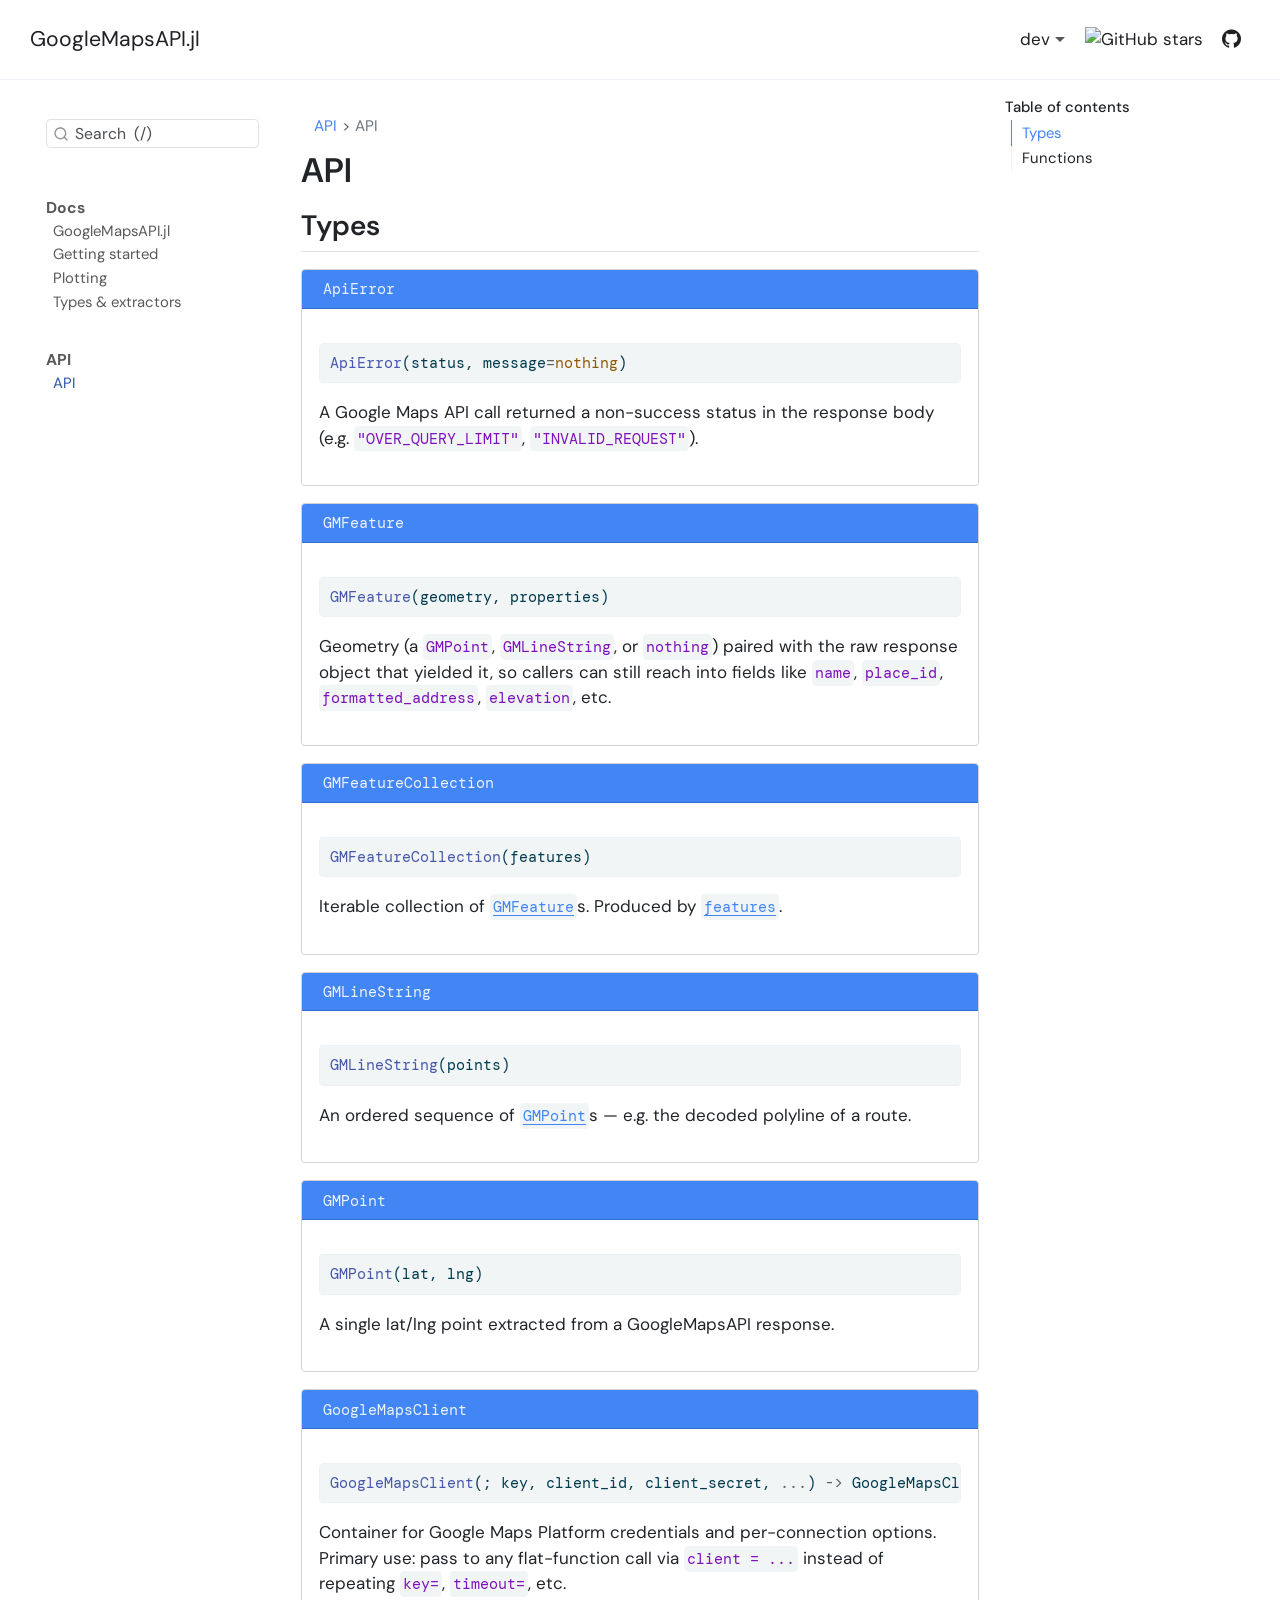
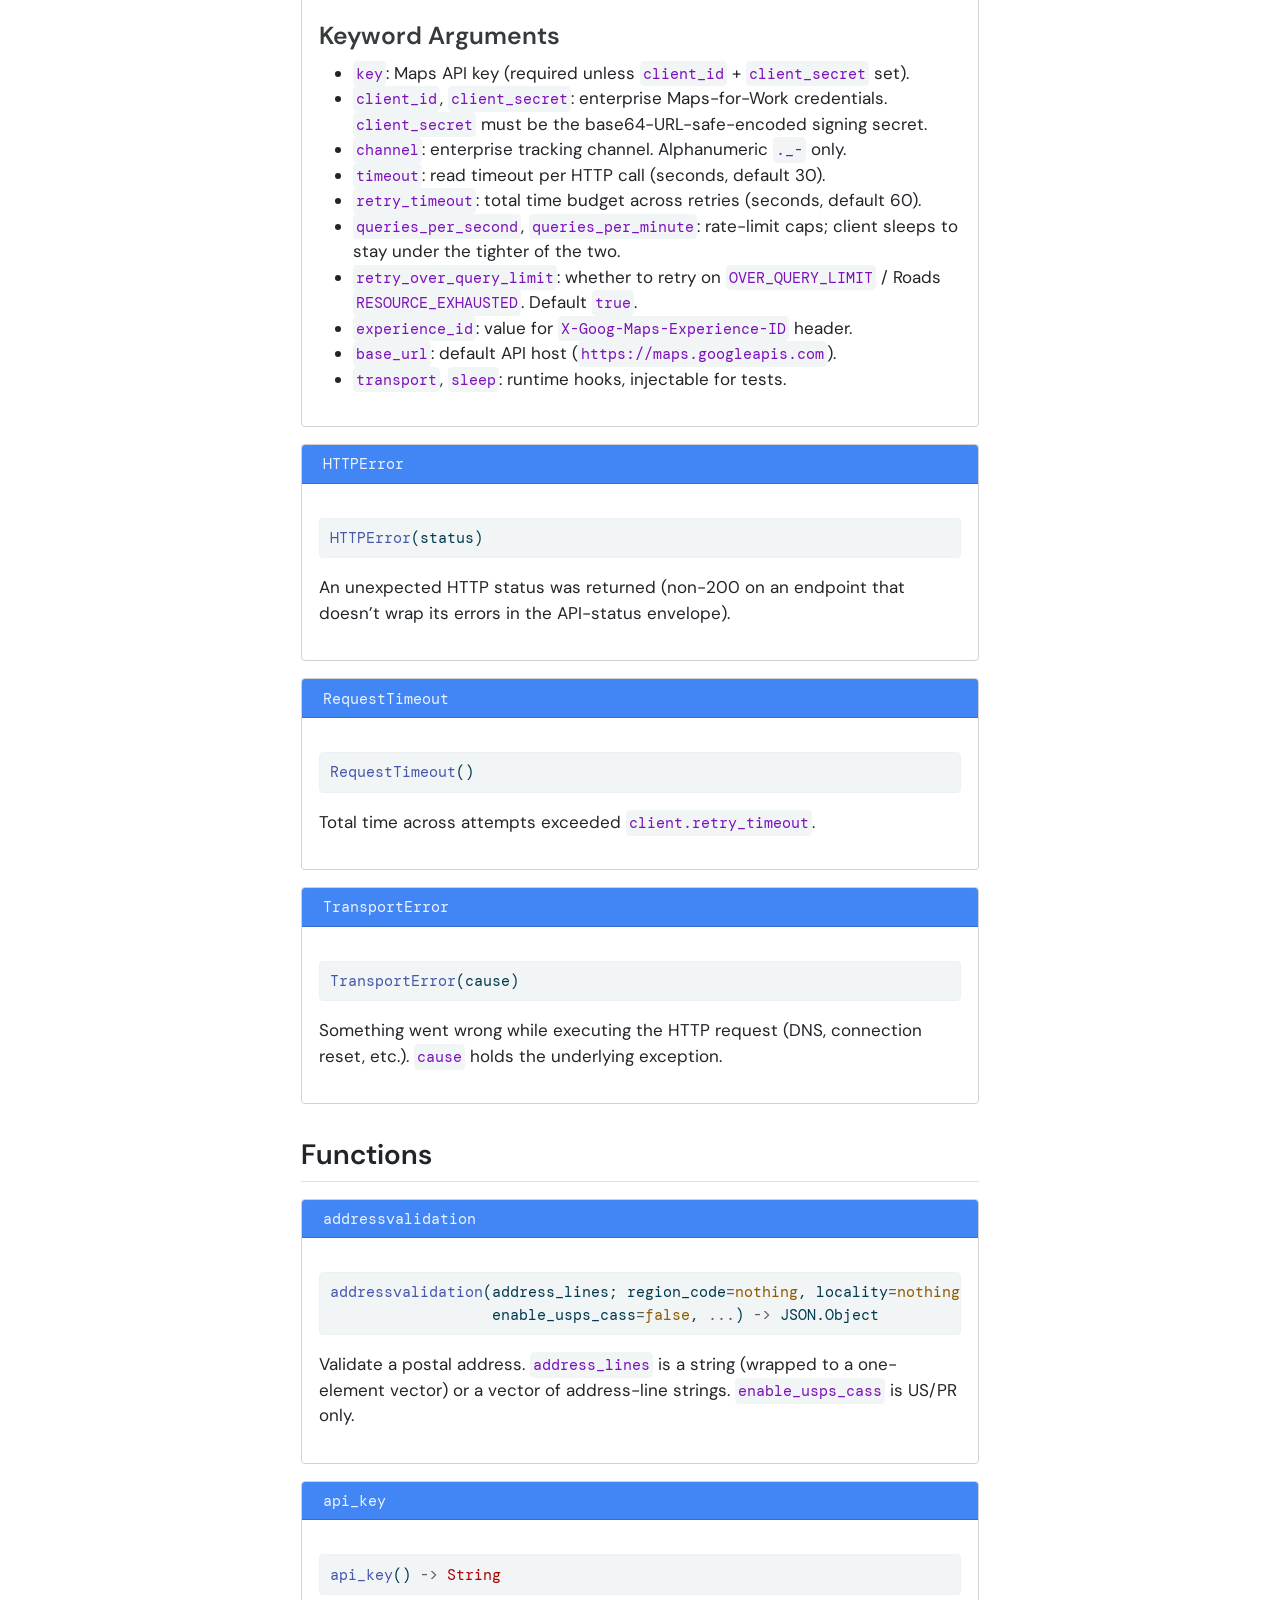
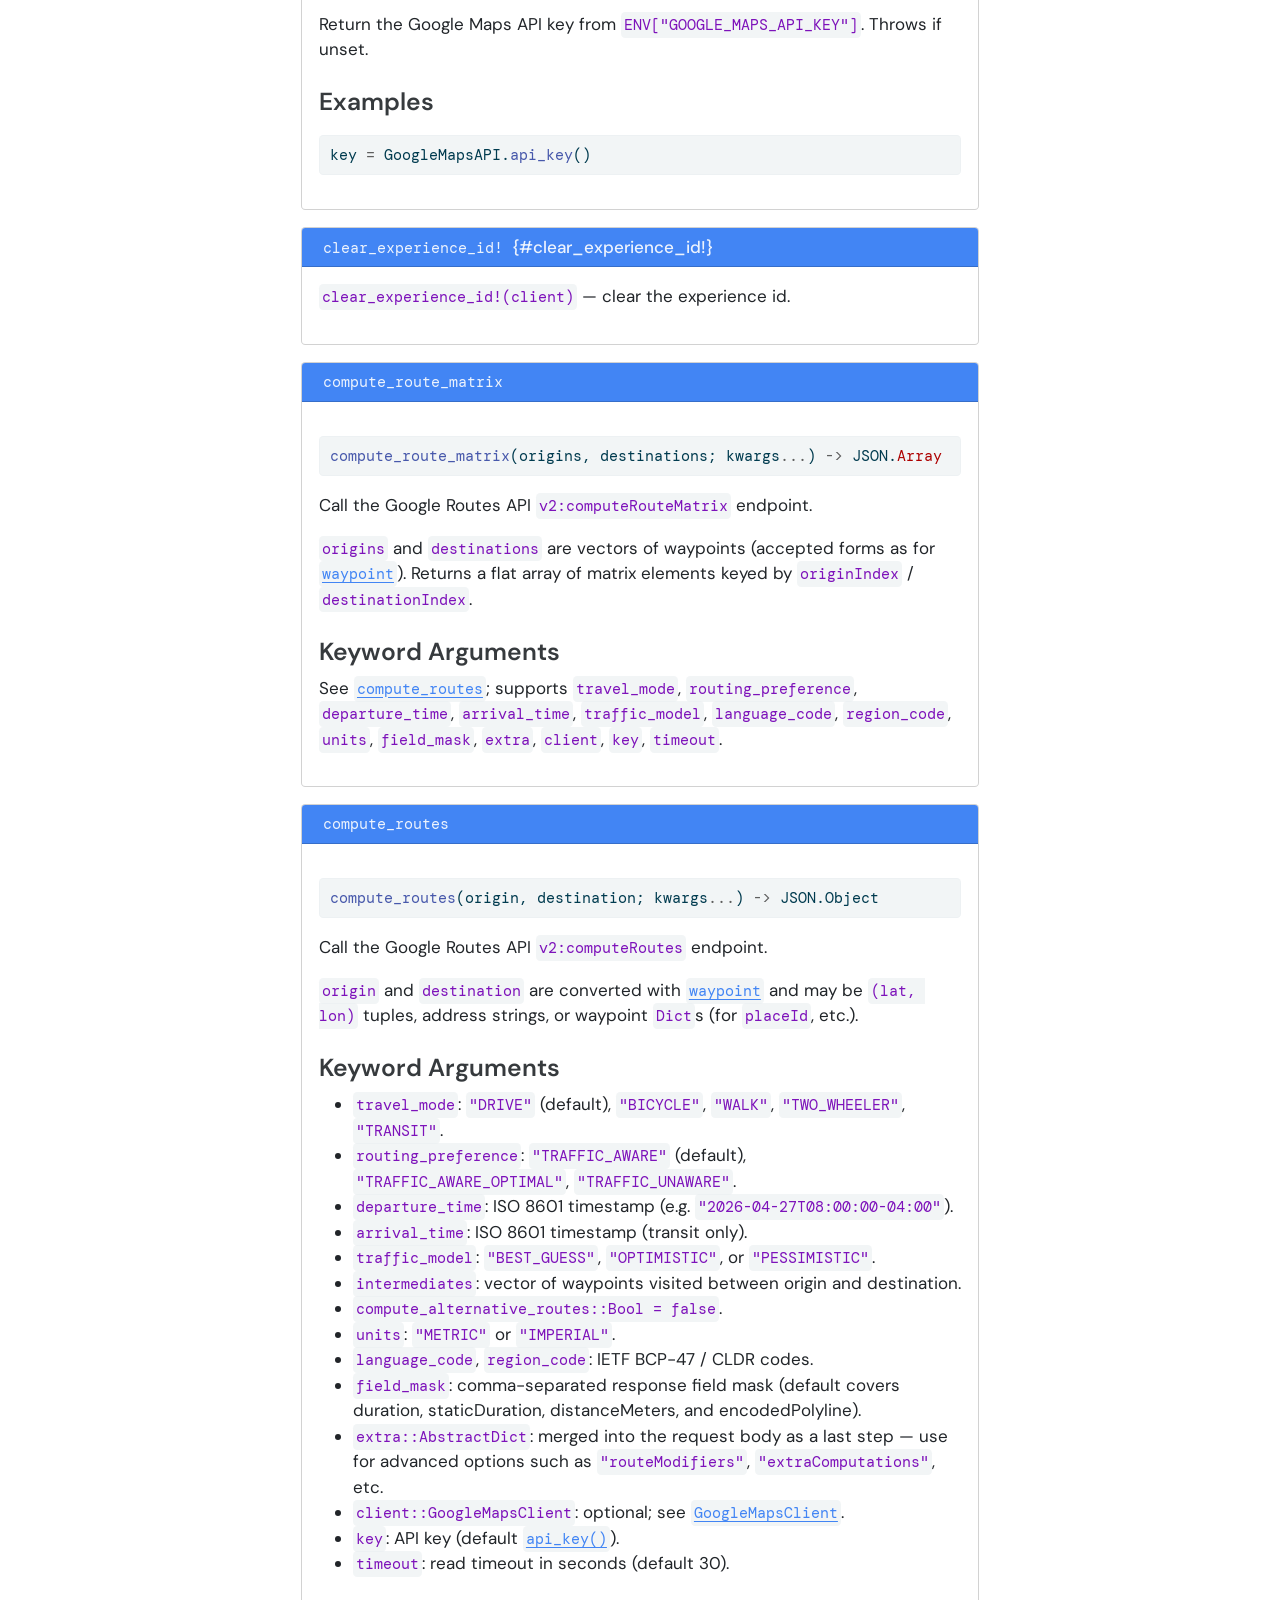
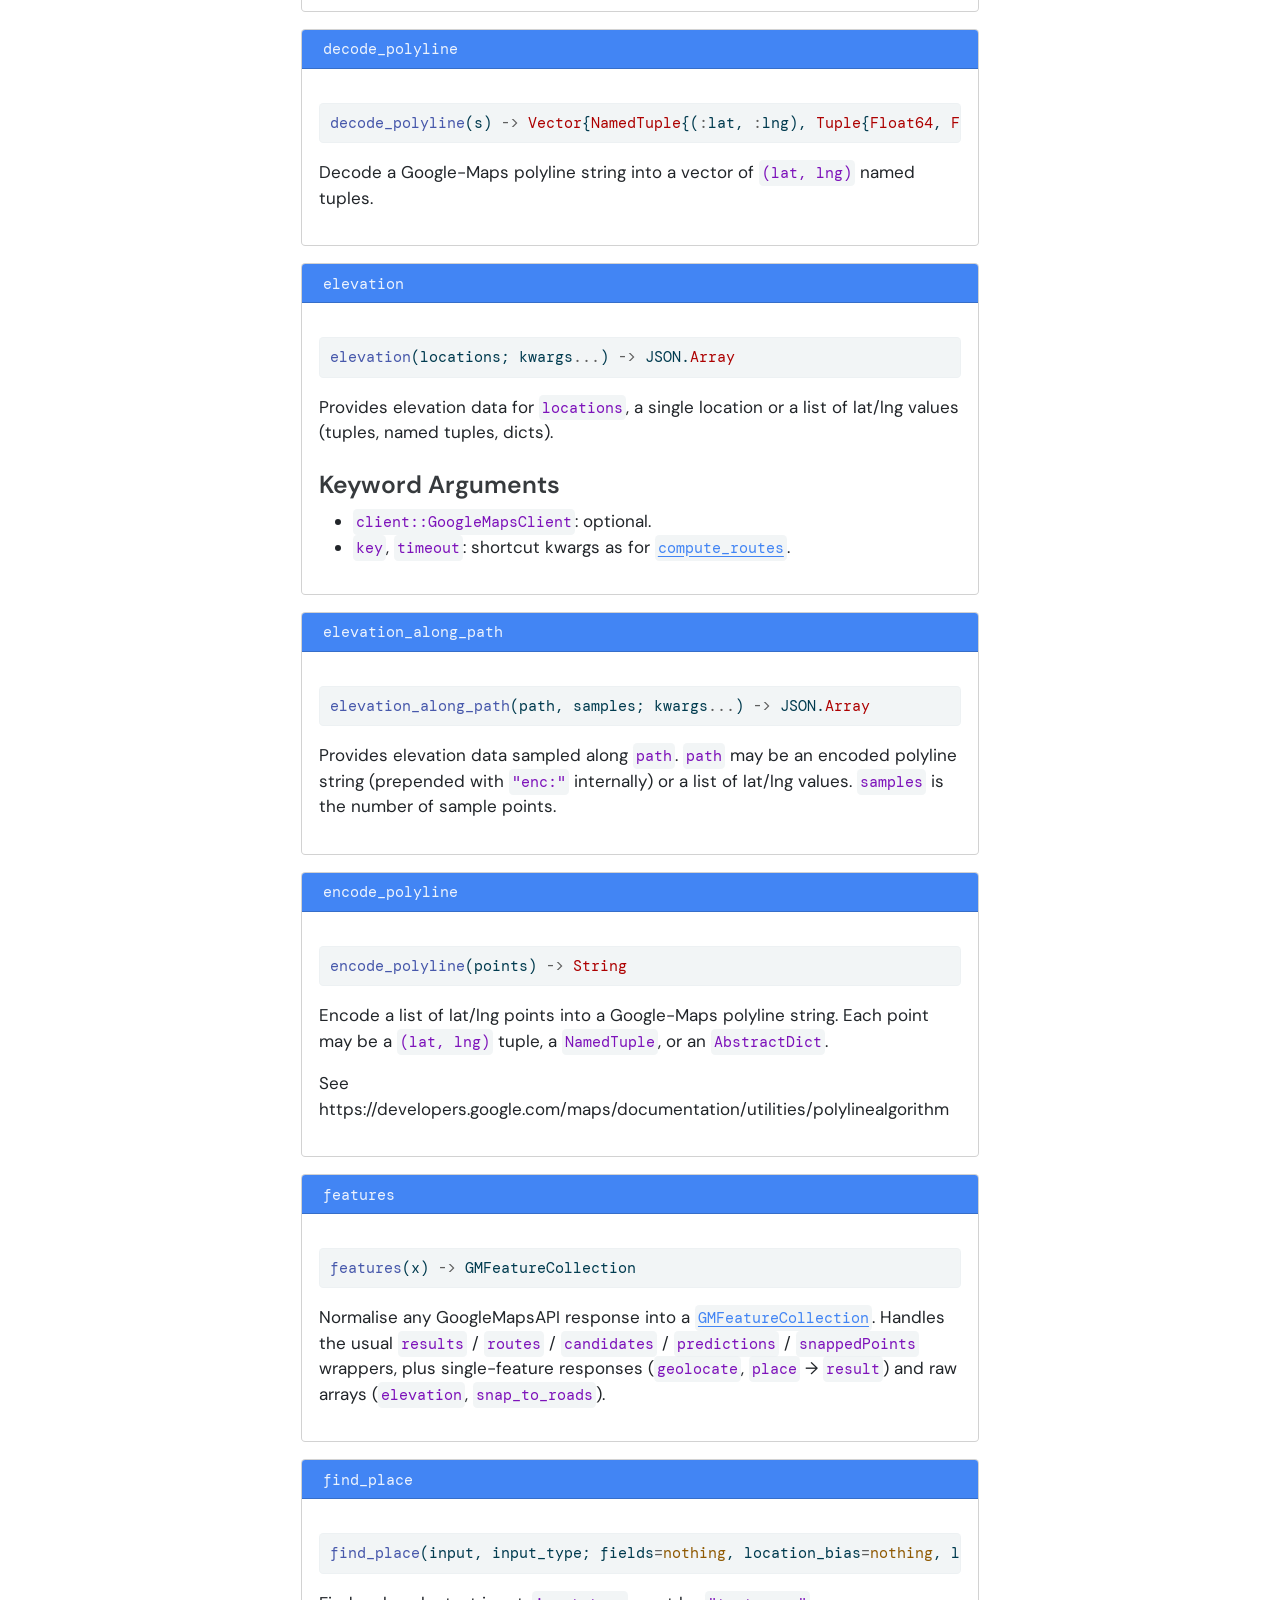
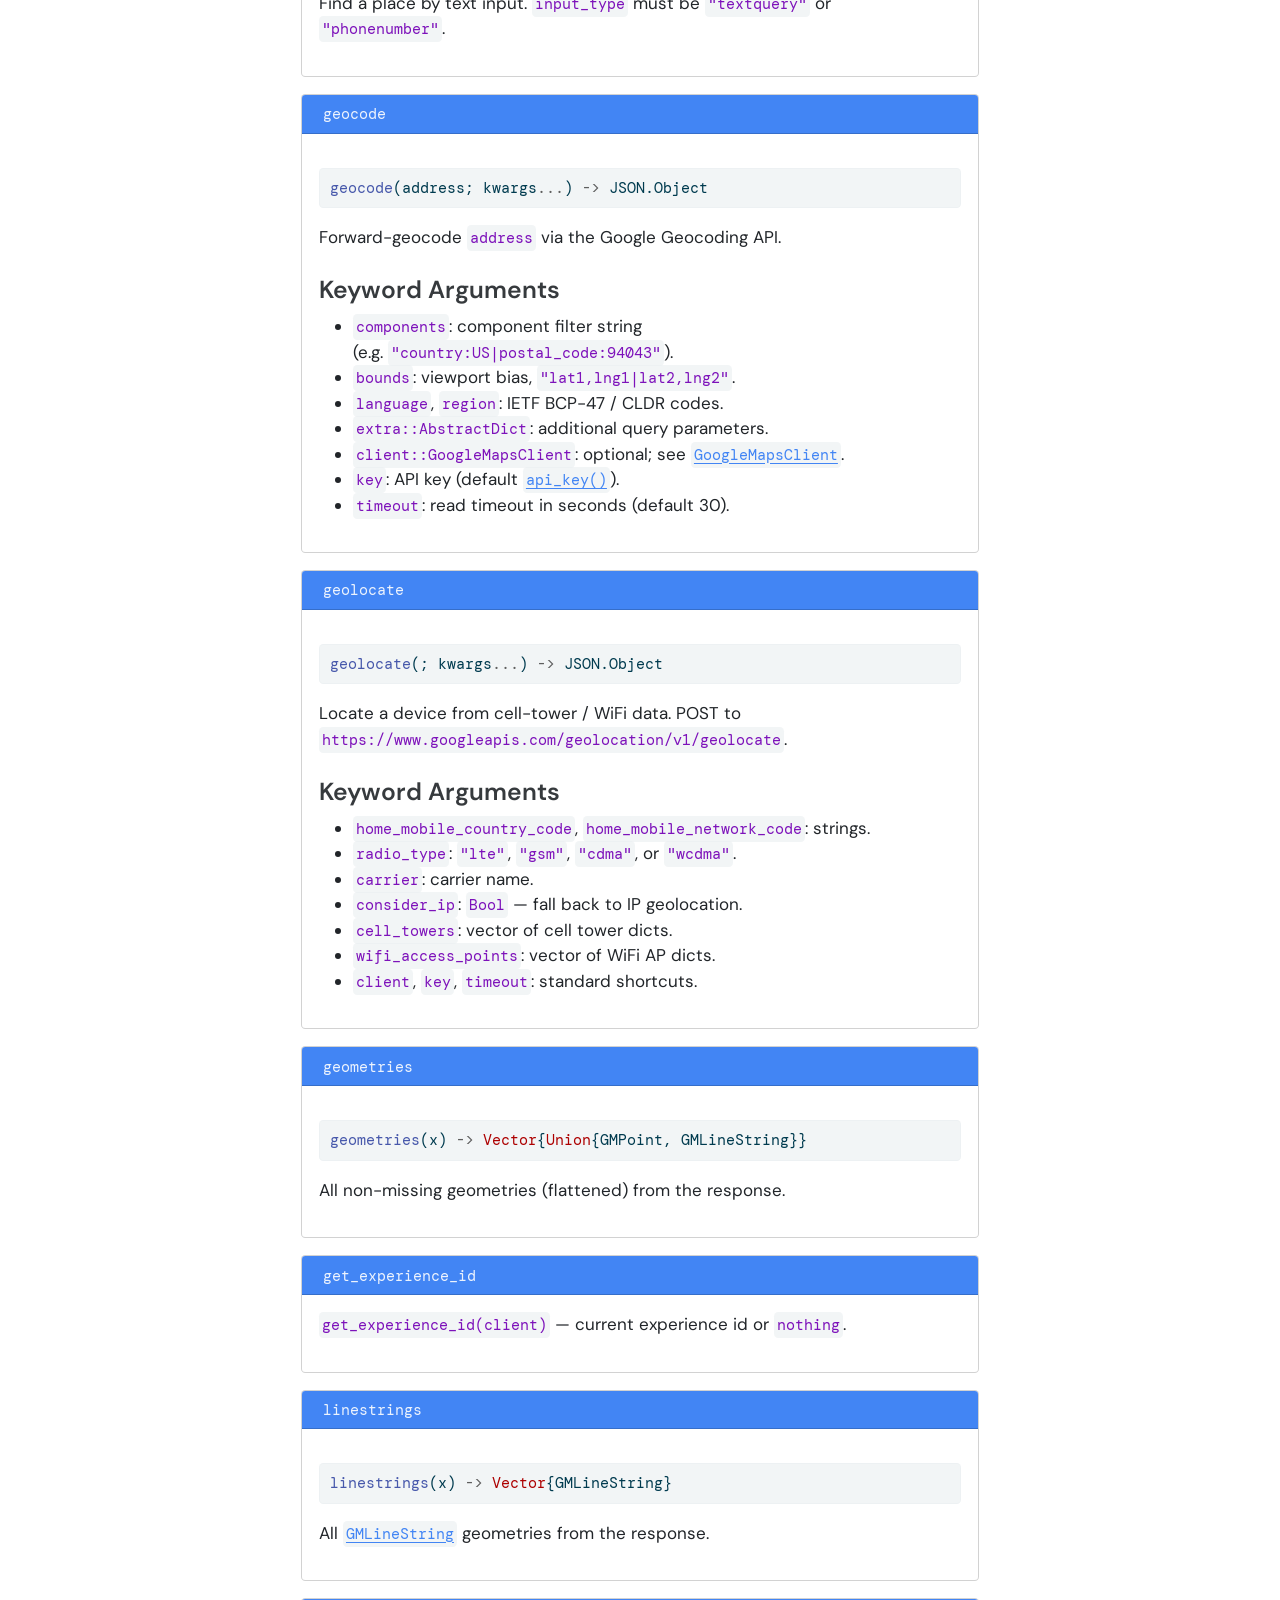
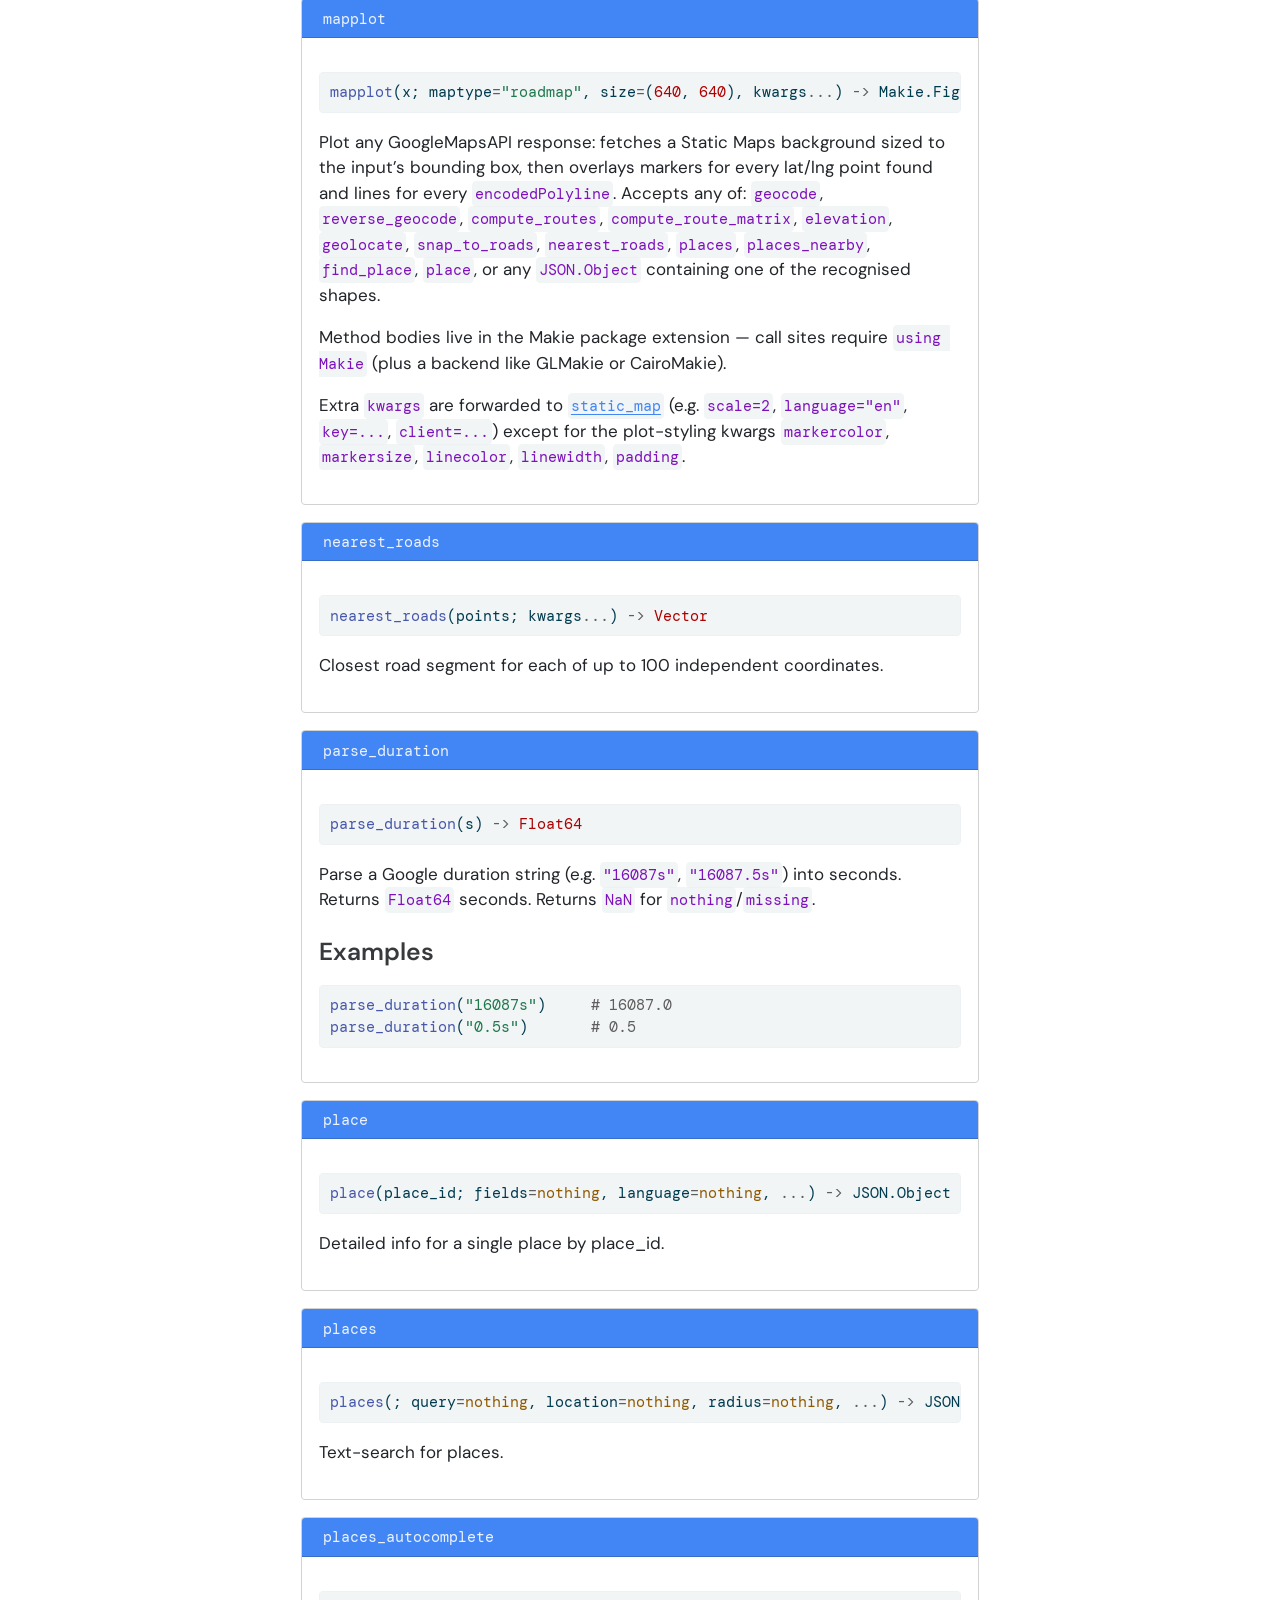
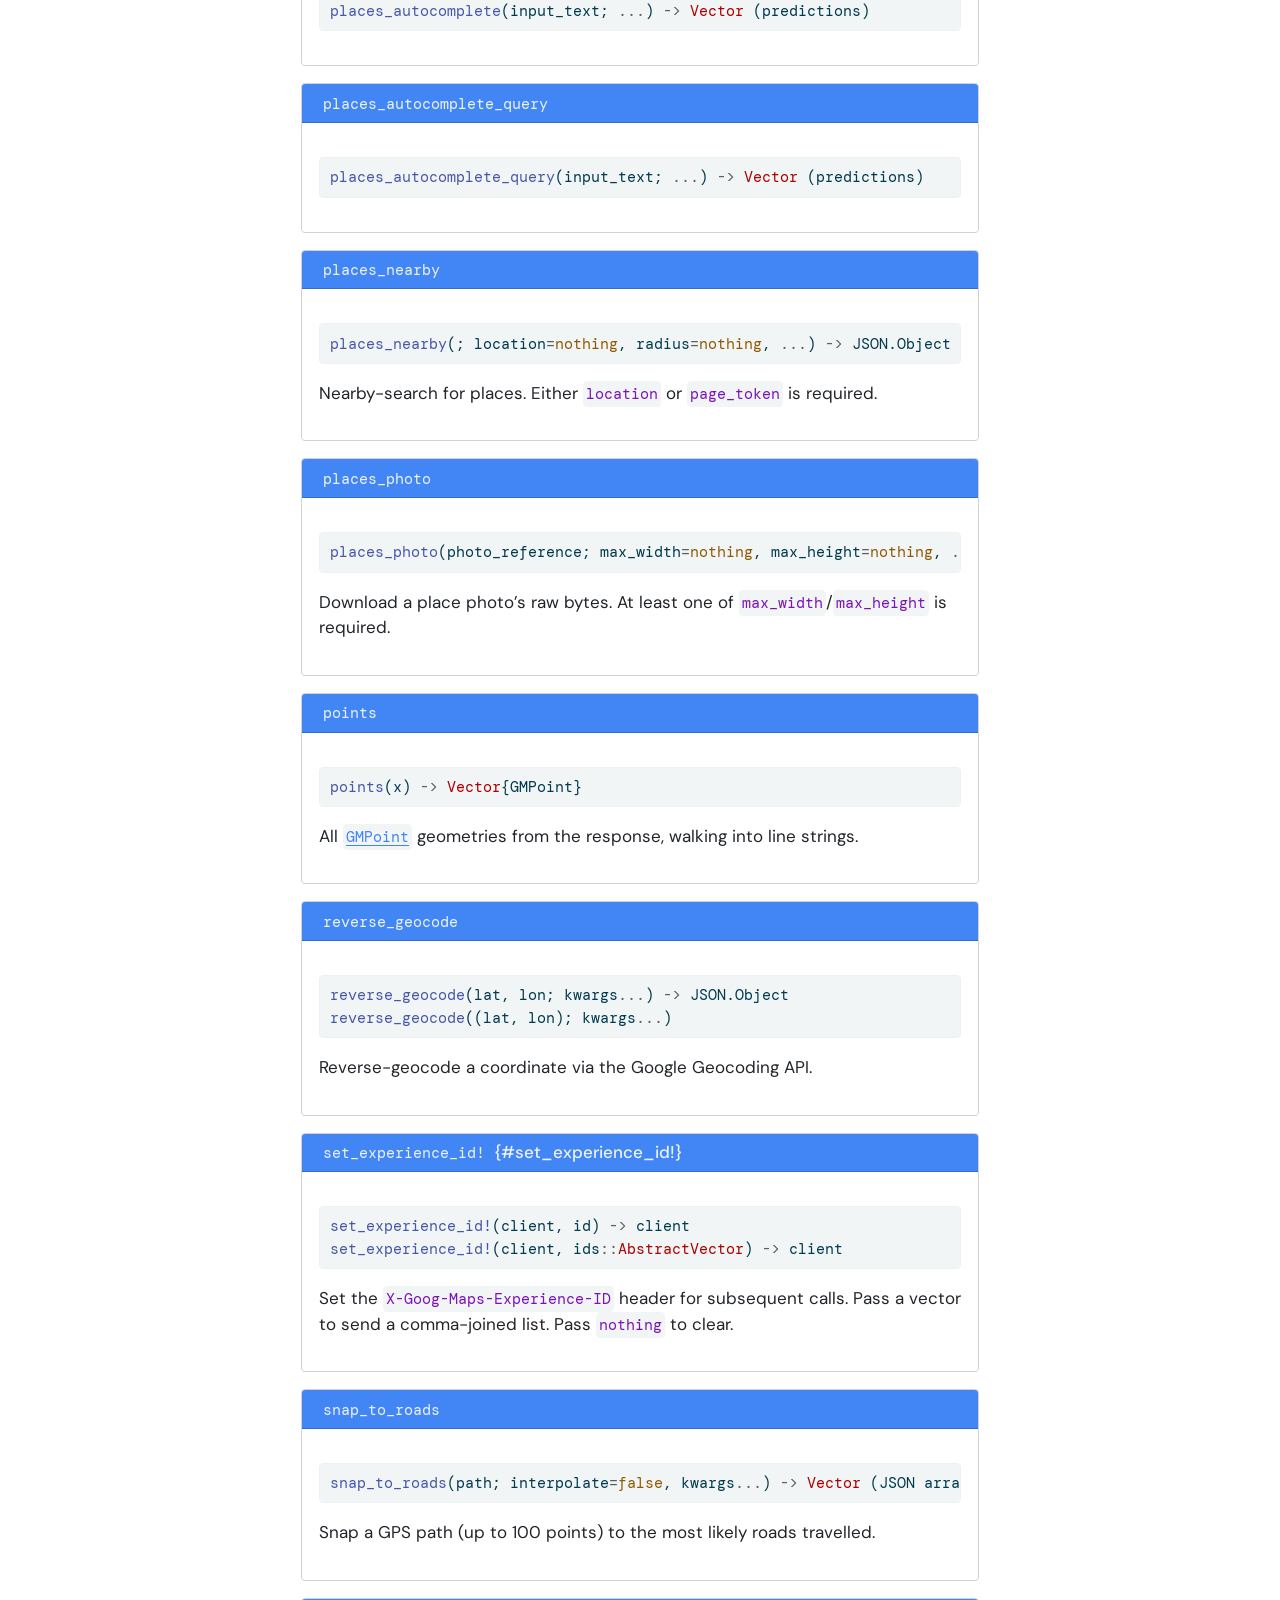
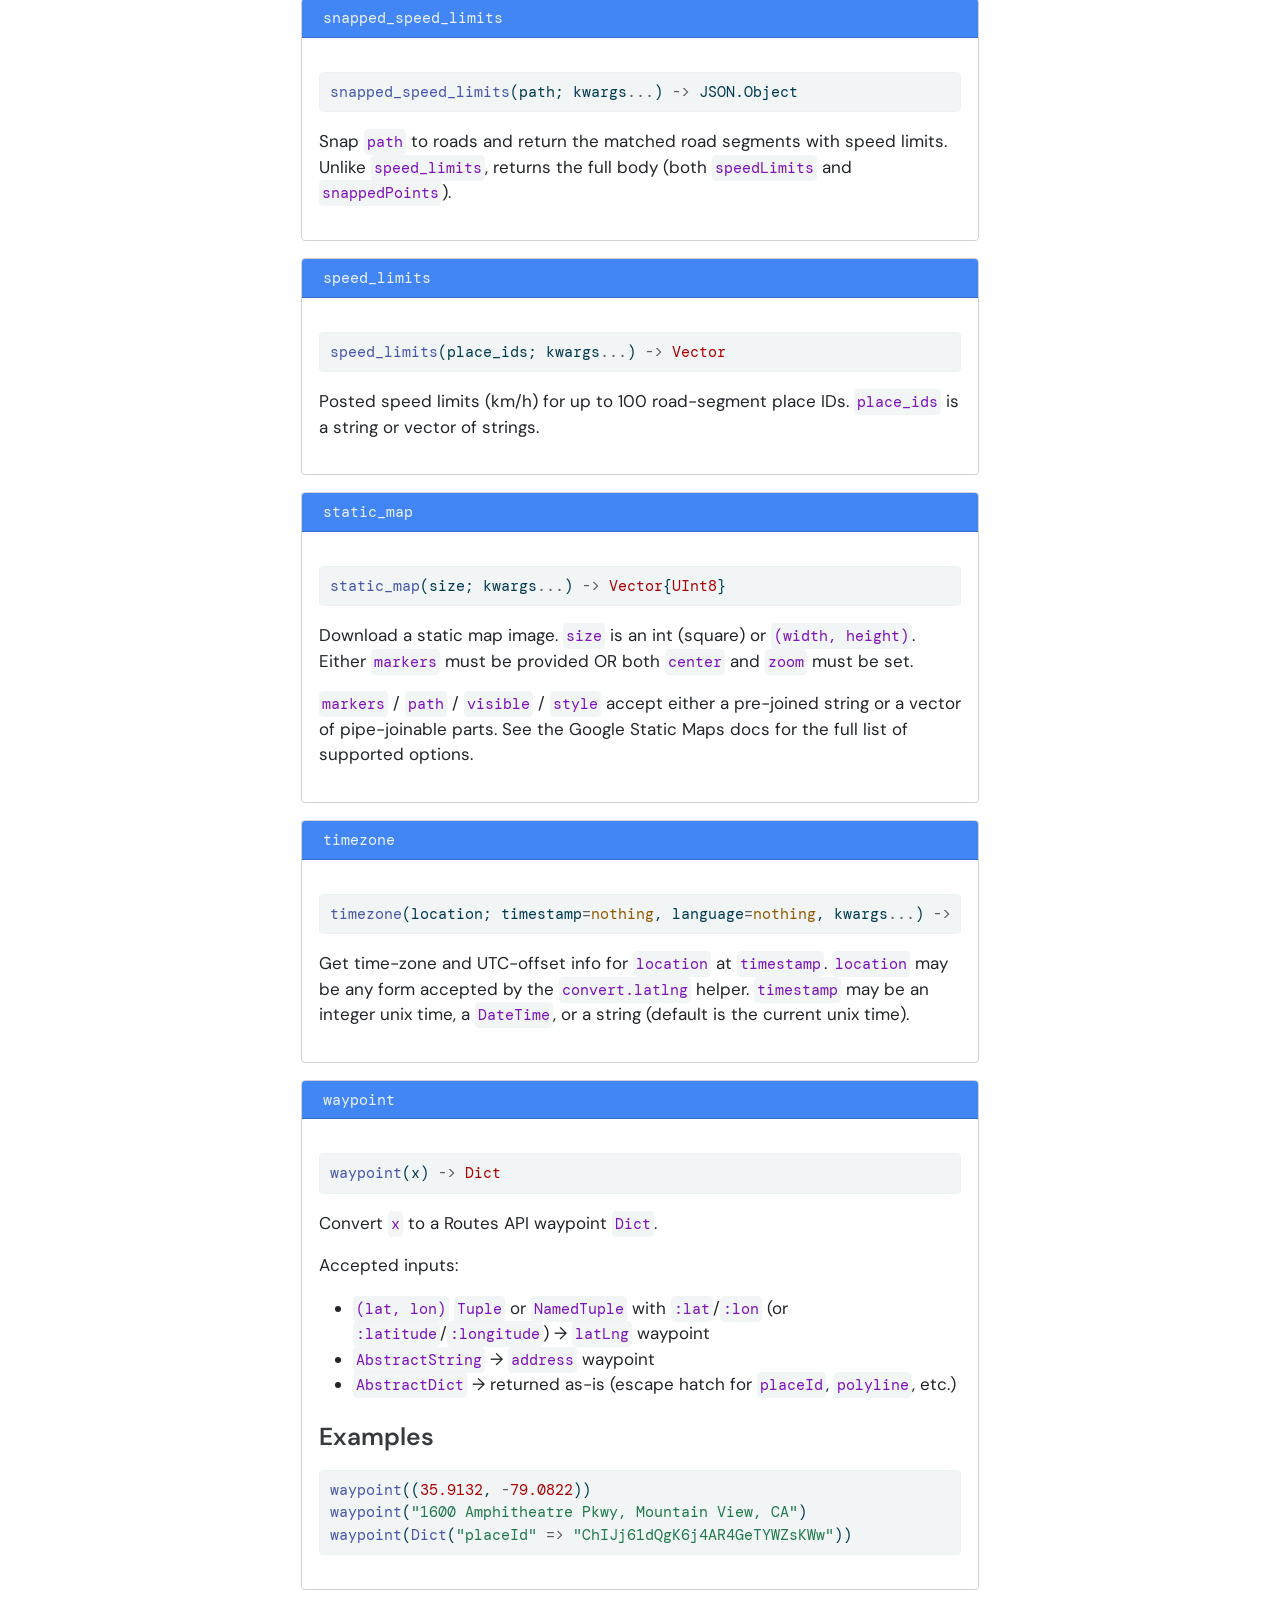
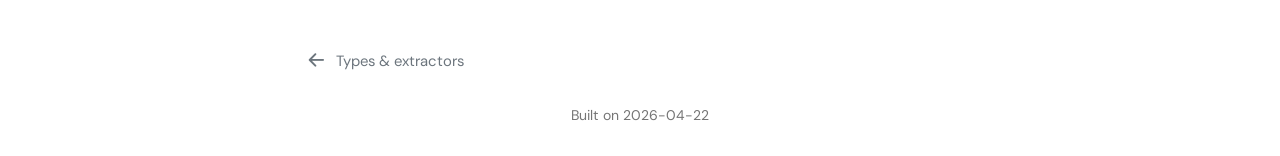
==== commit ab860cca: "Deploy docs: dev" ====
--- a/dev/pages/api.html
+++ b/dev/pages/api.html
@@ -1157,7 +1157,7 @@
       &nbsp;
     </div>   
     <div class="nav-footer-center">
-<p>Built on 2026-04-21</p>
+<p>Built on 2026-04-22</p>
 </div>
     <div class="nav-footer-right">
       &nbsp;
